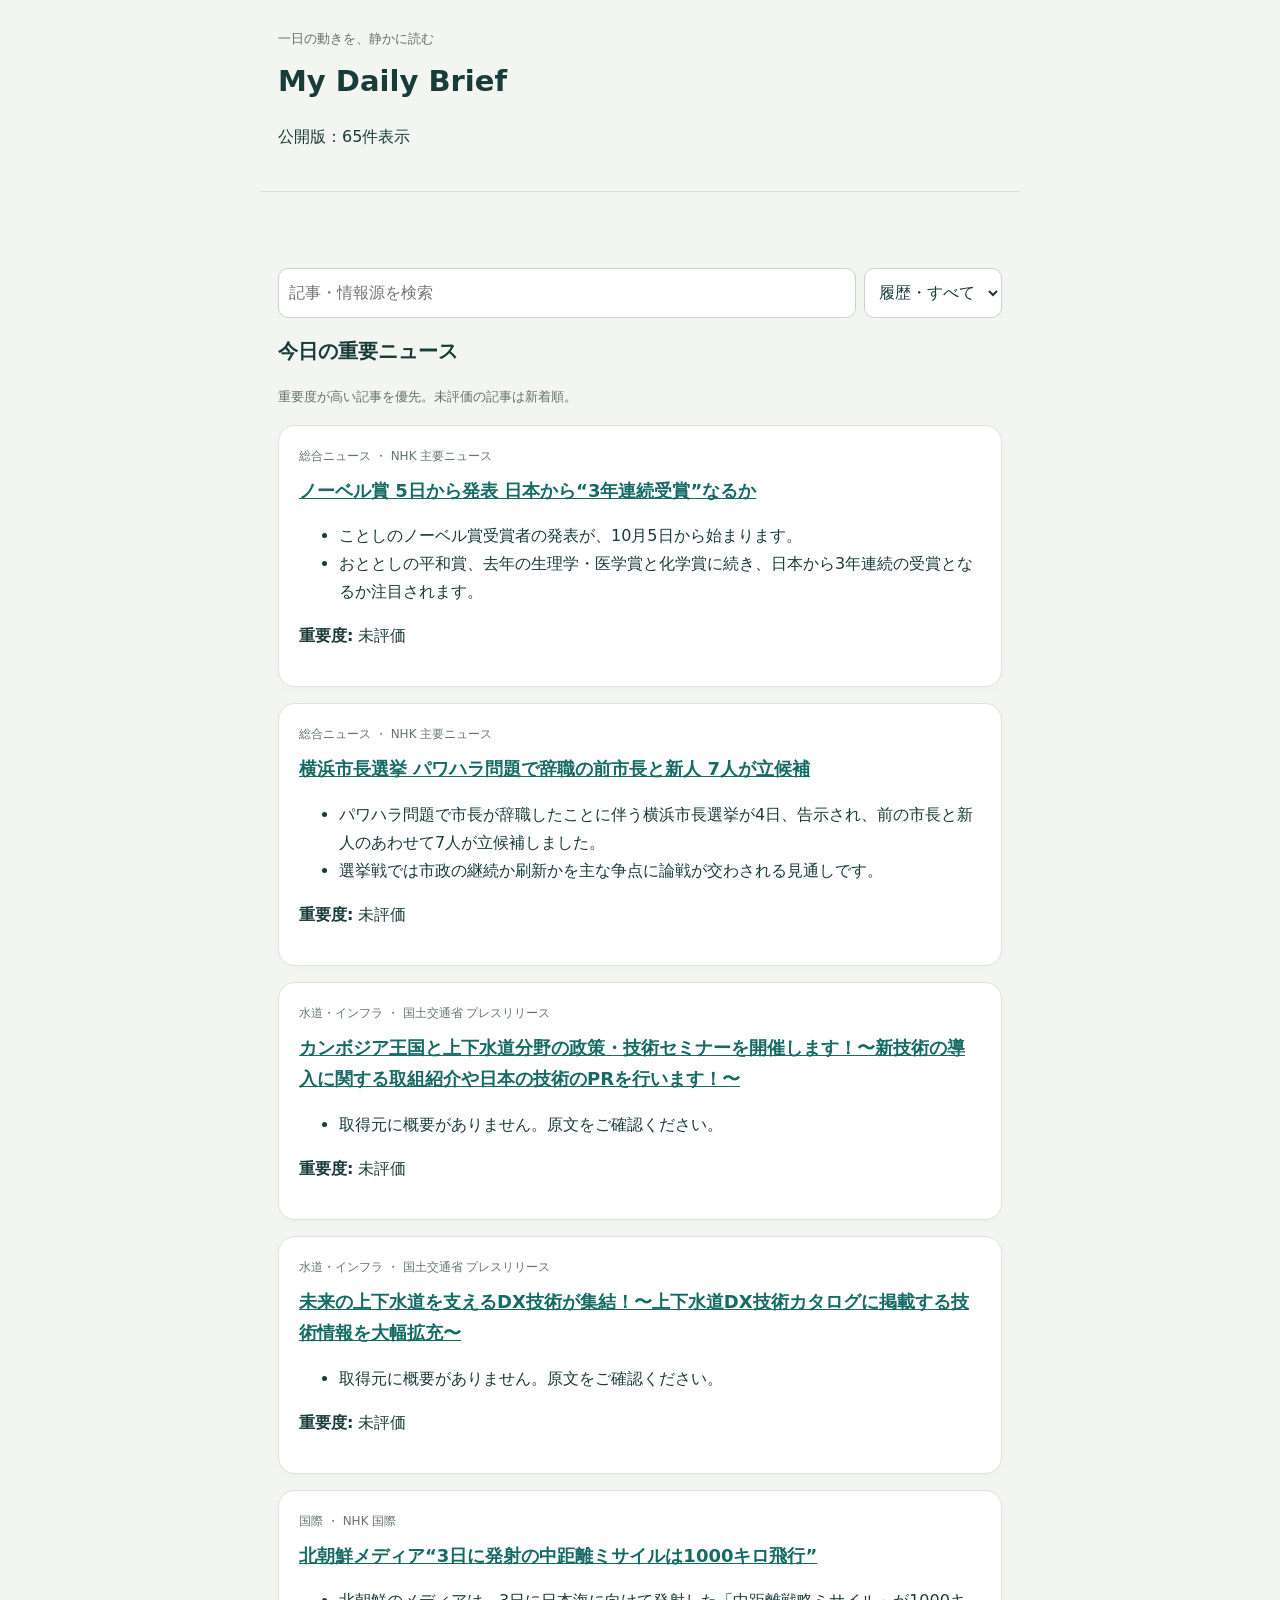
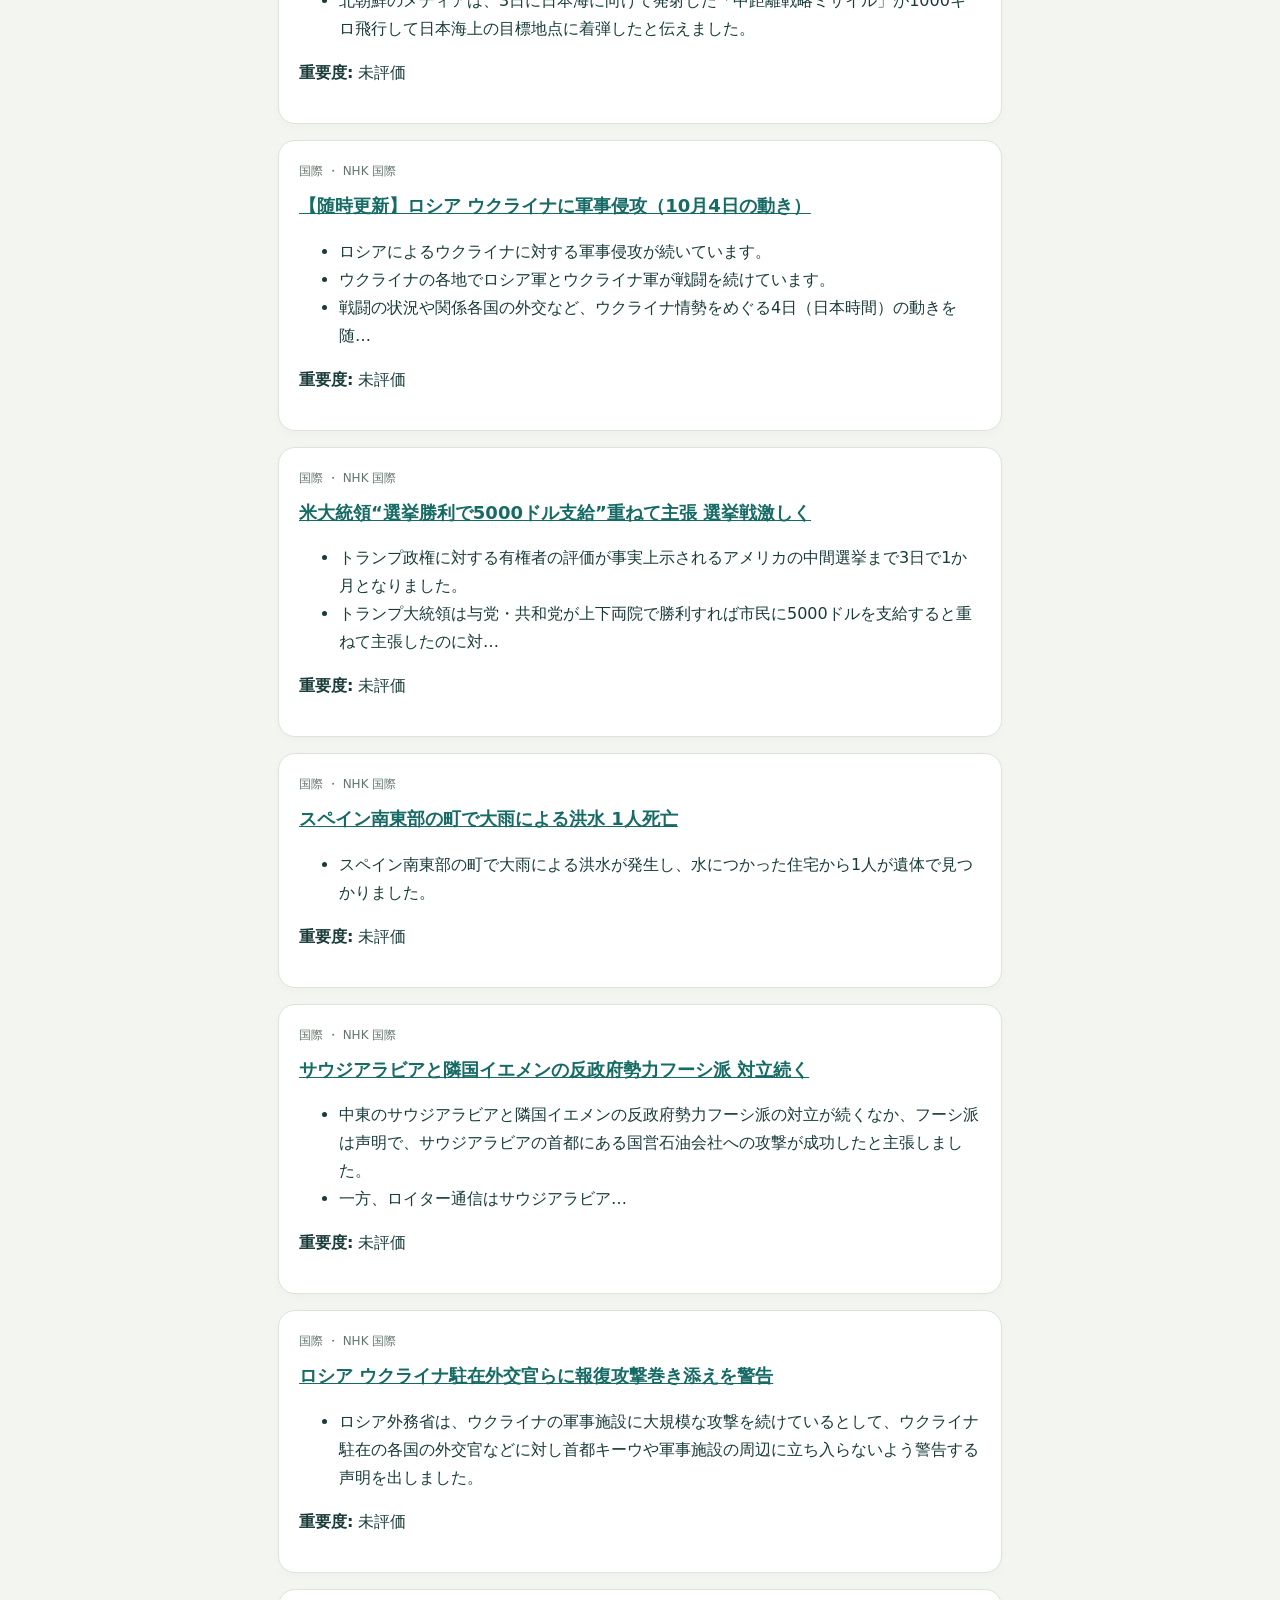
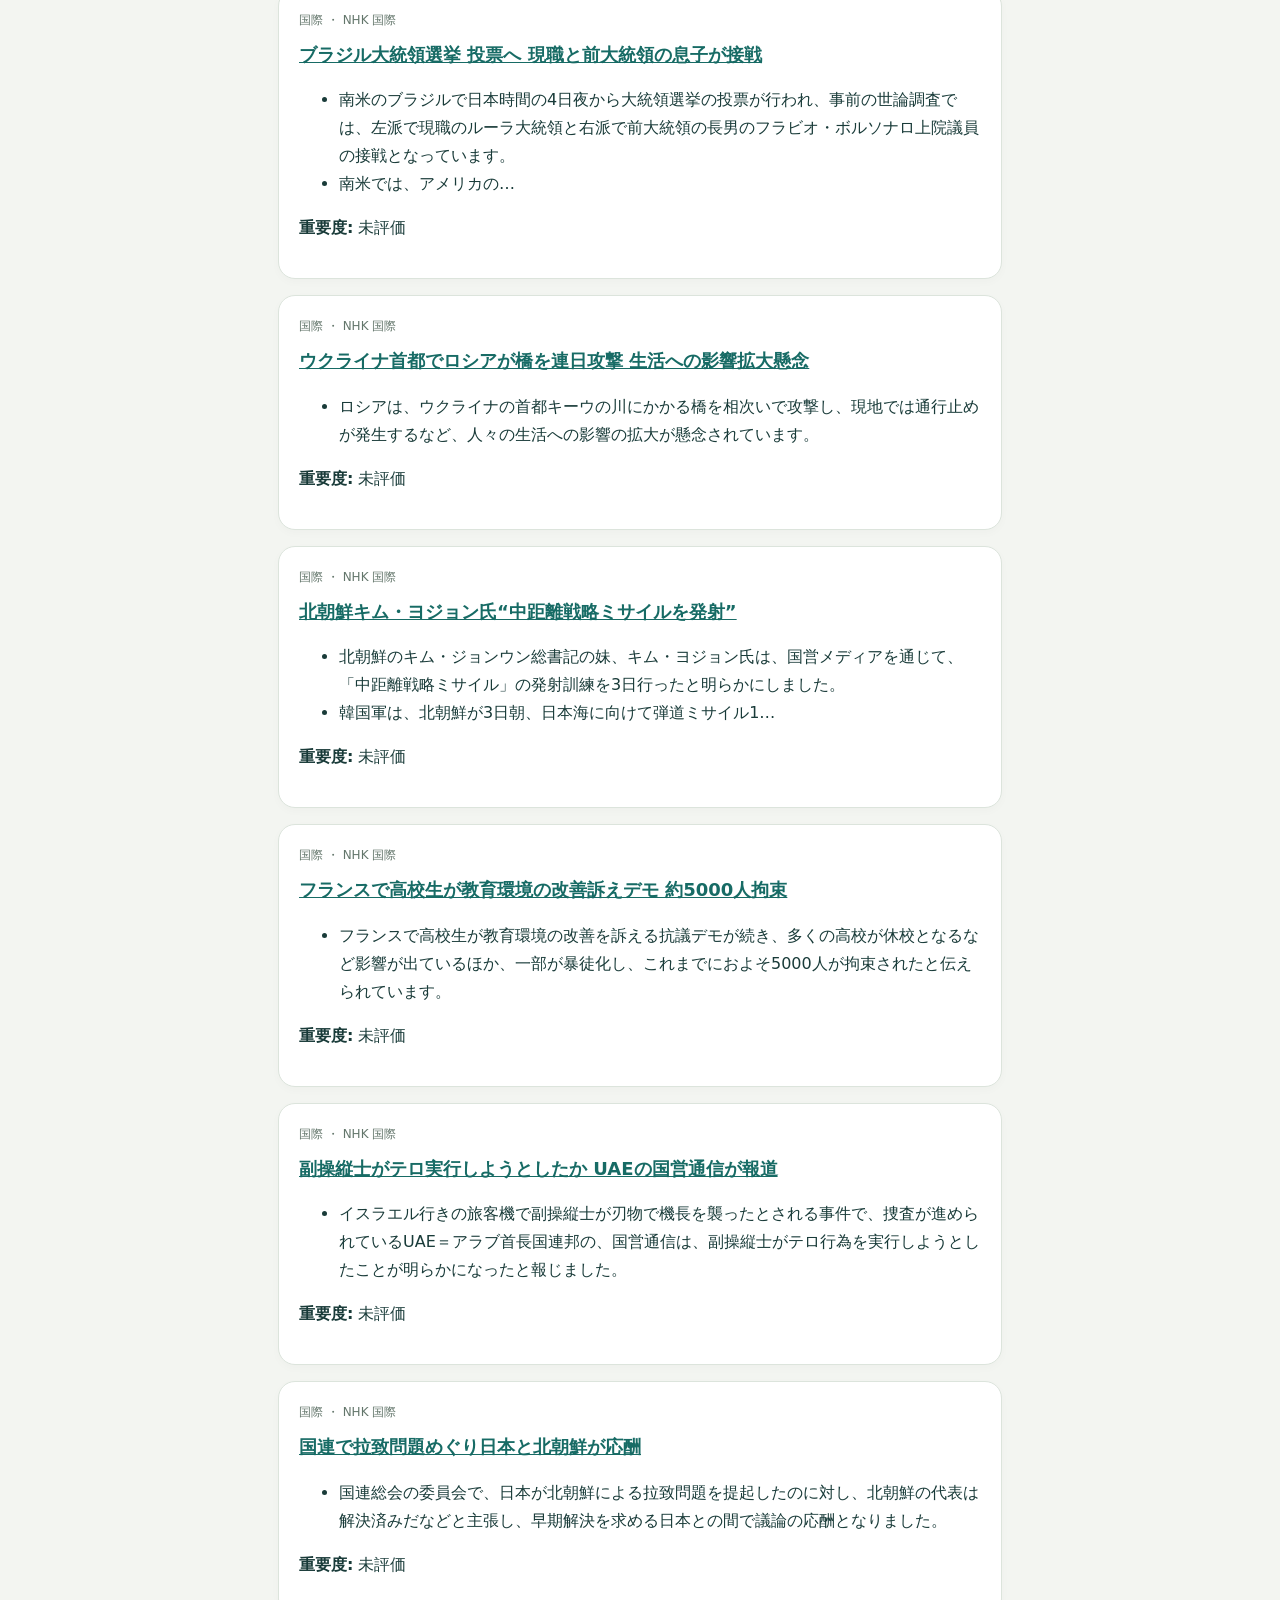
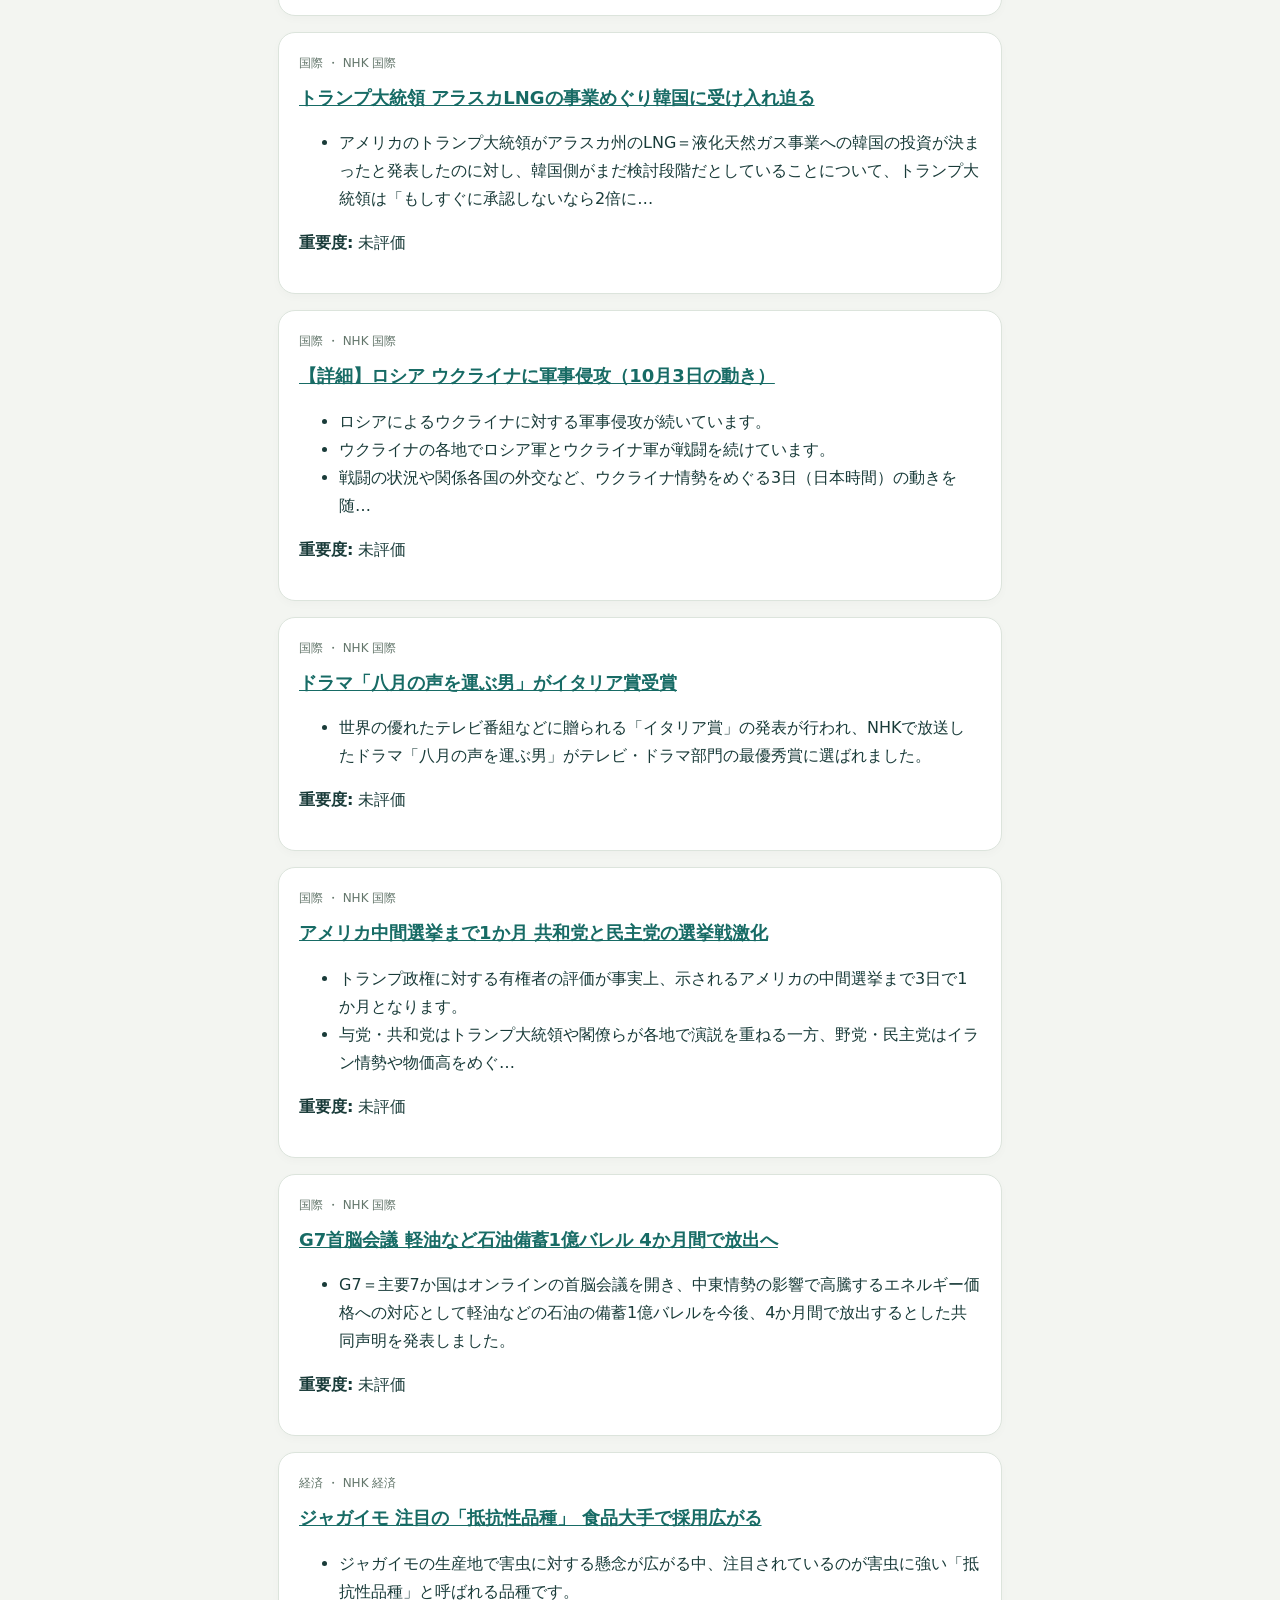
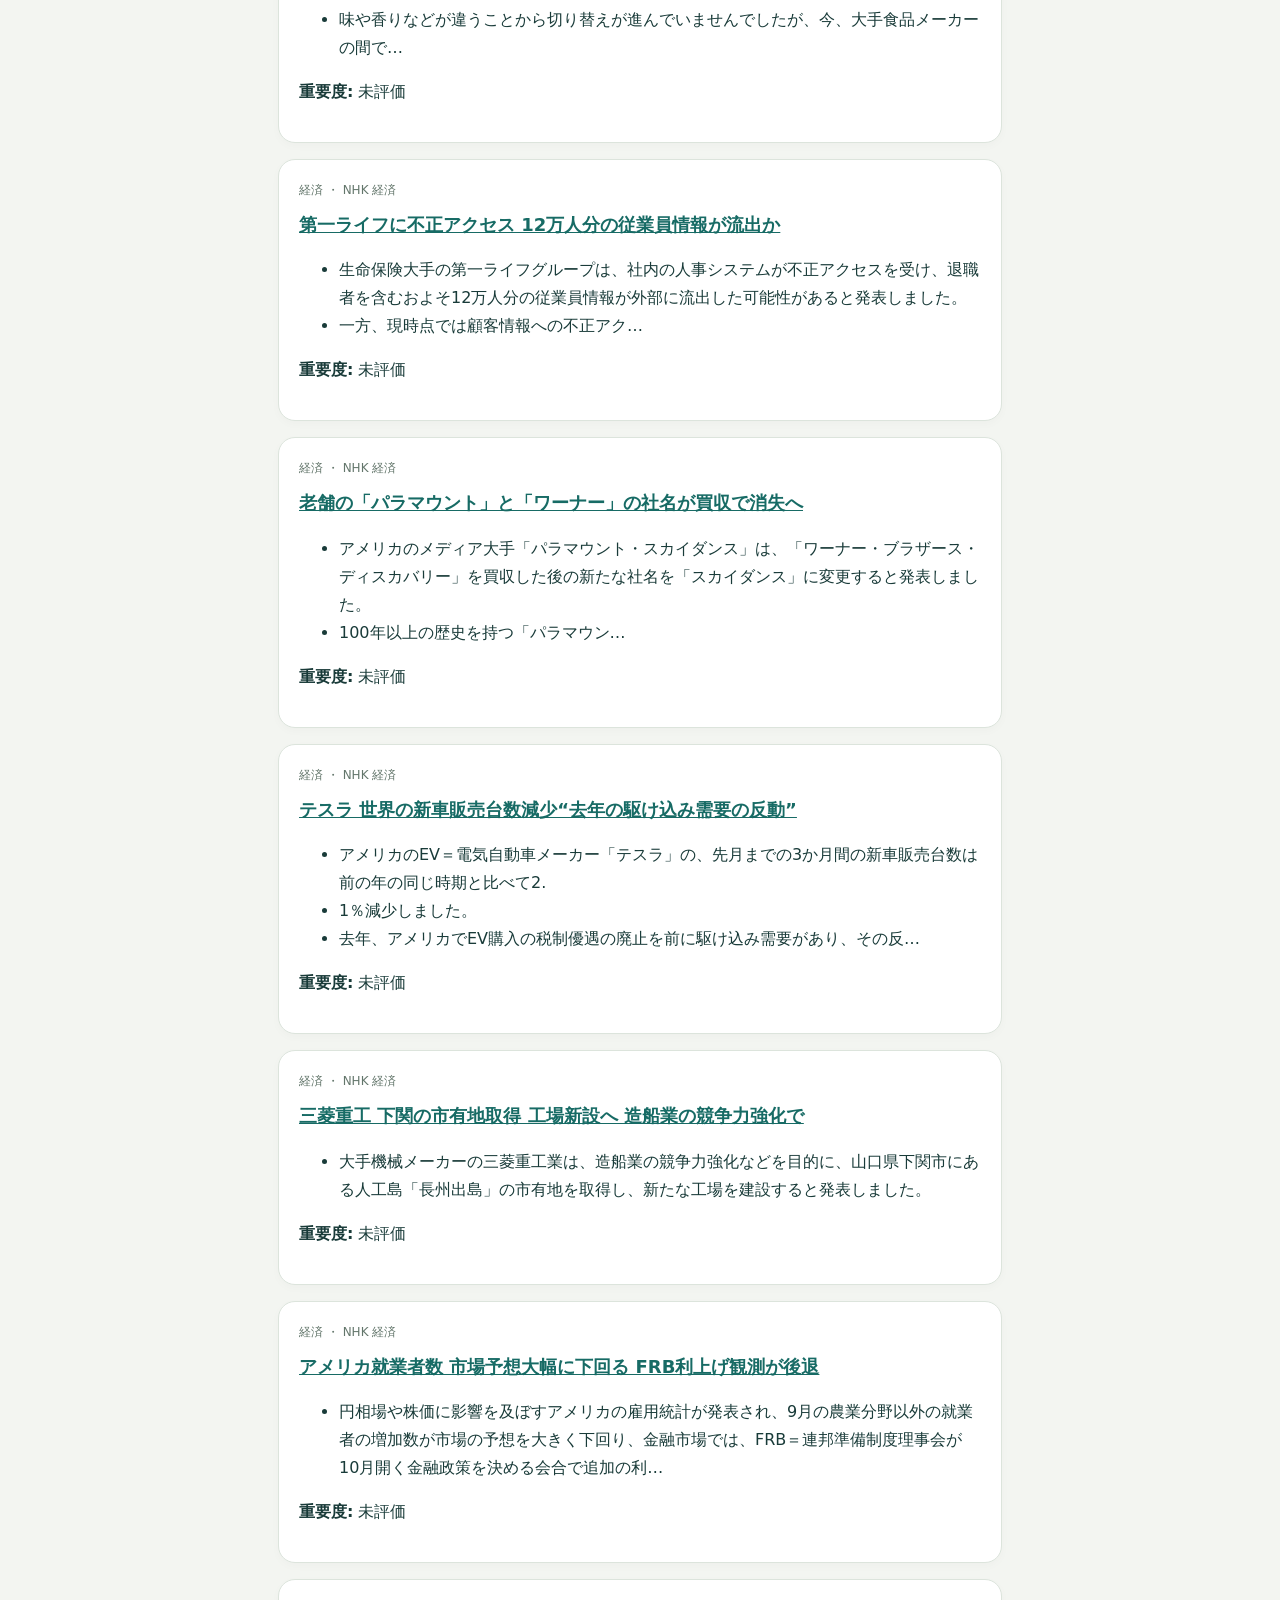
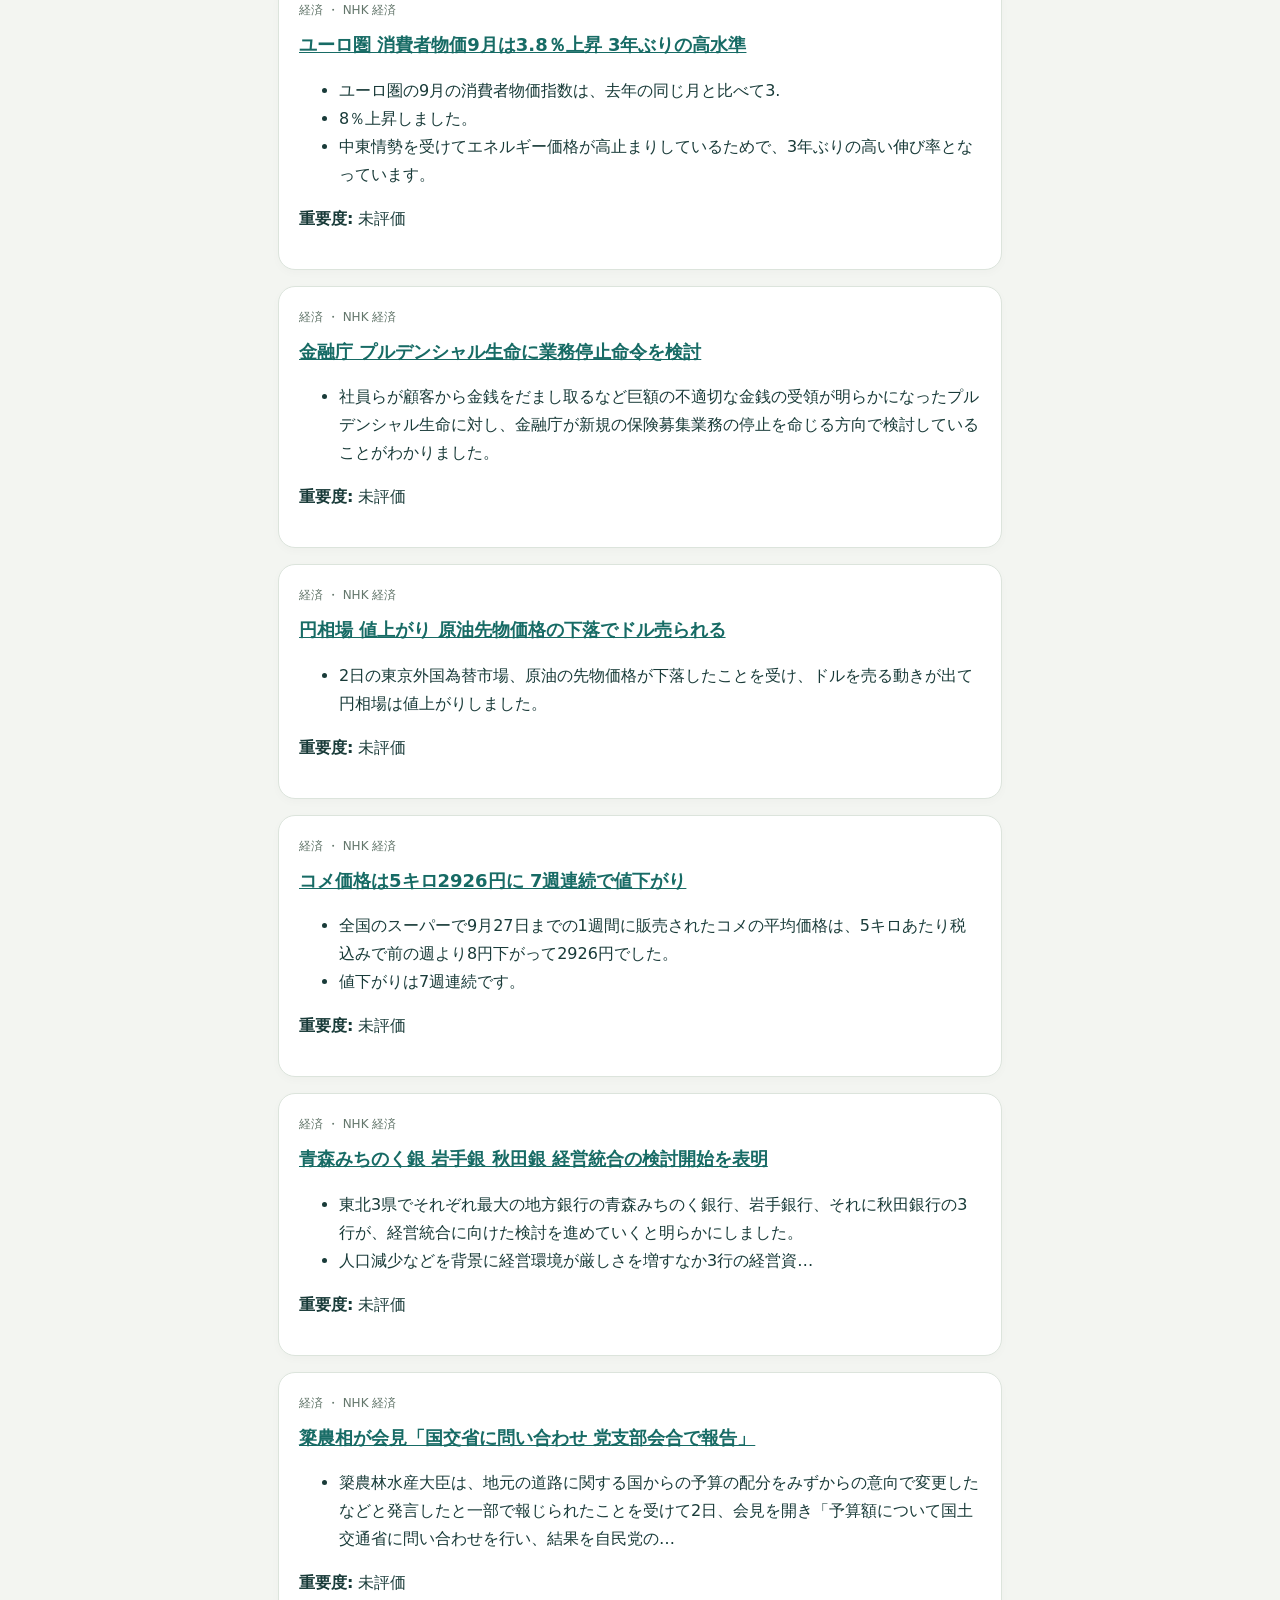
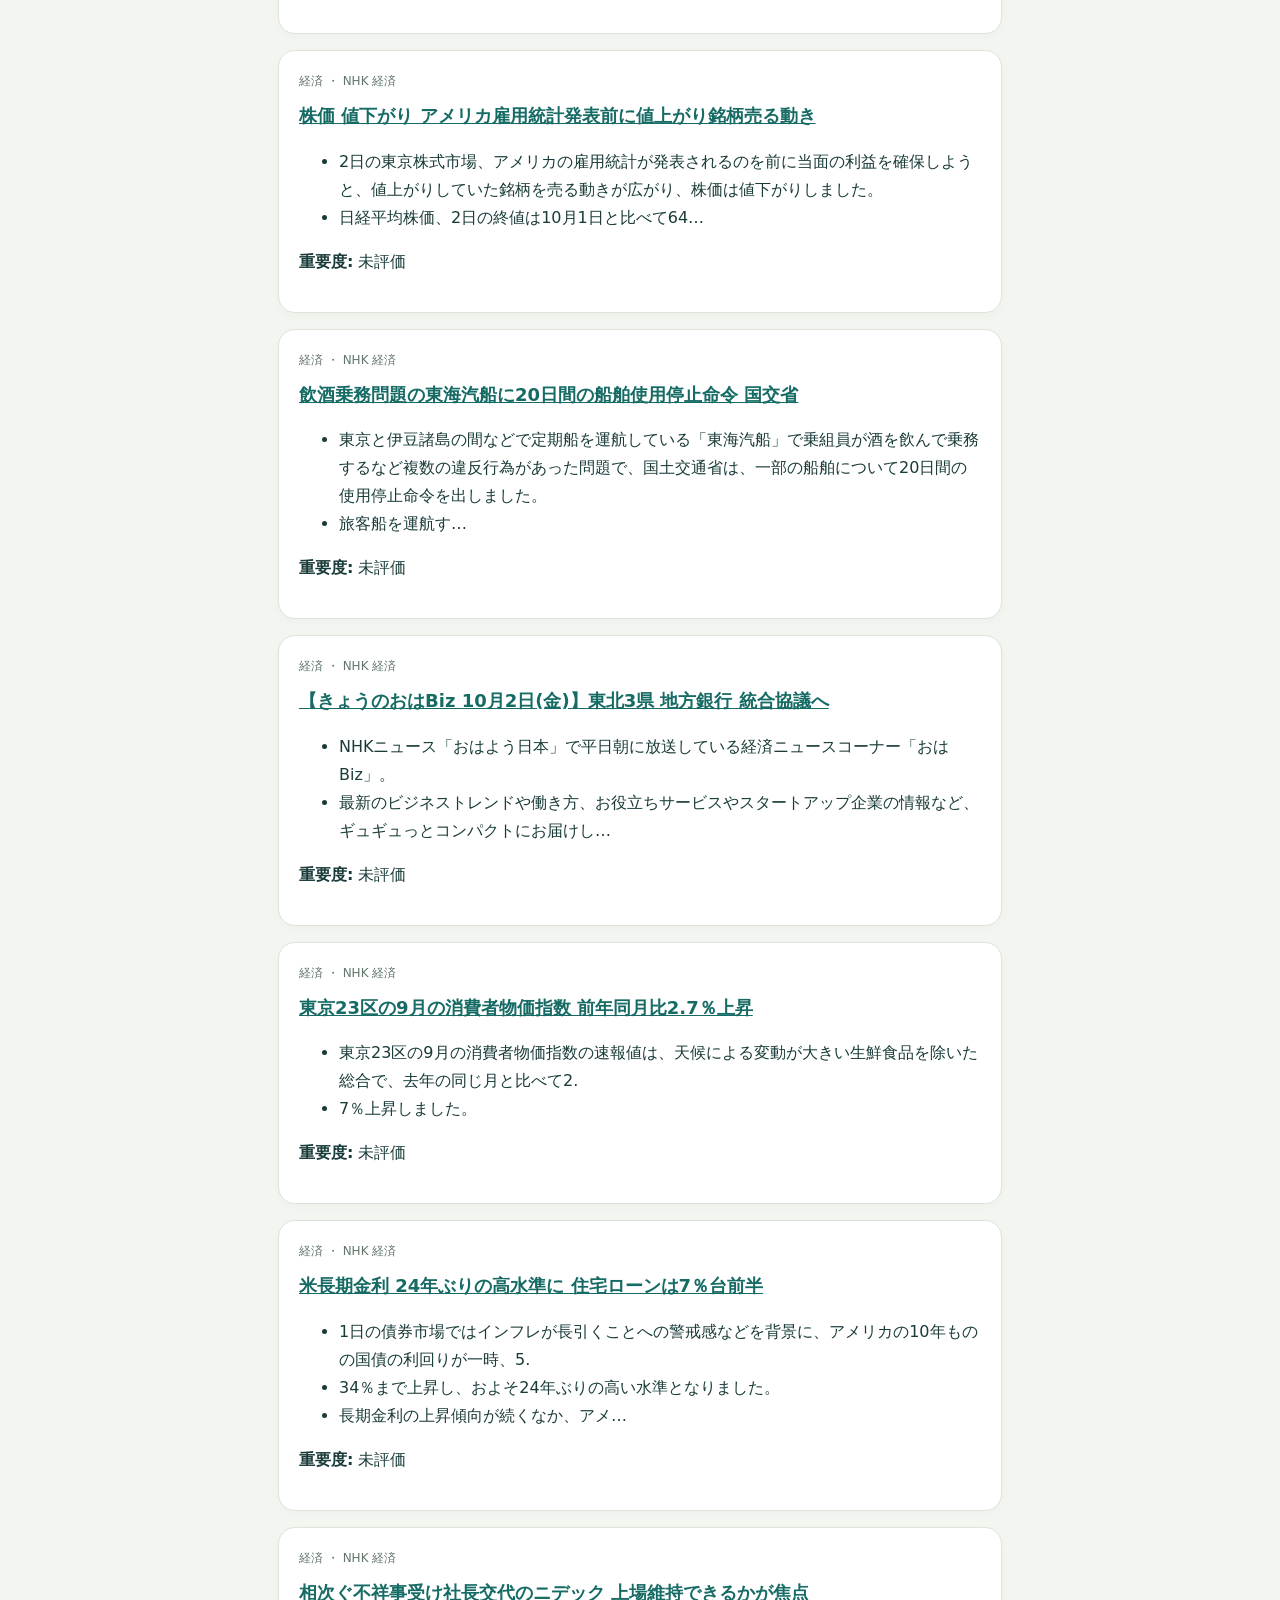
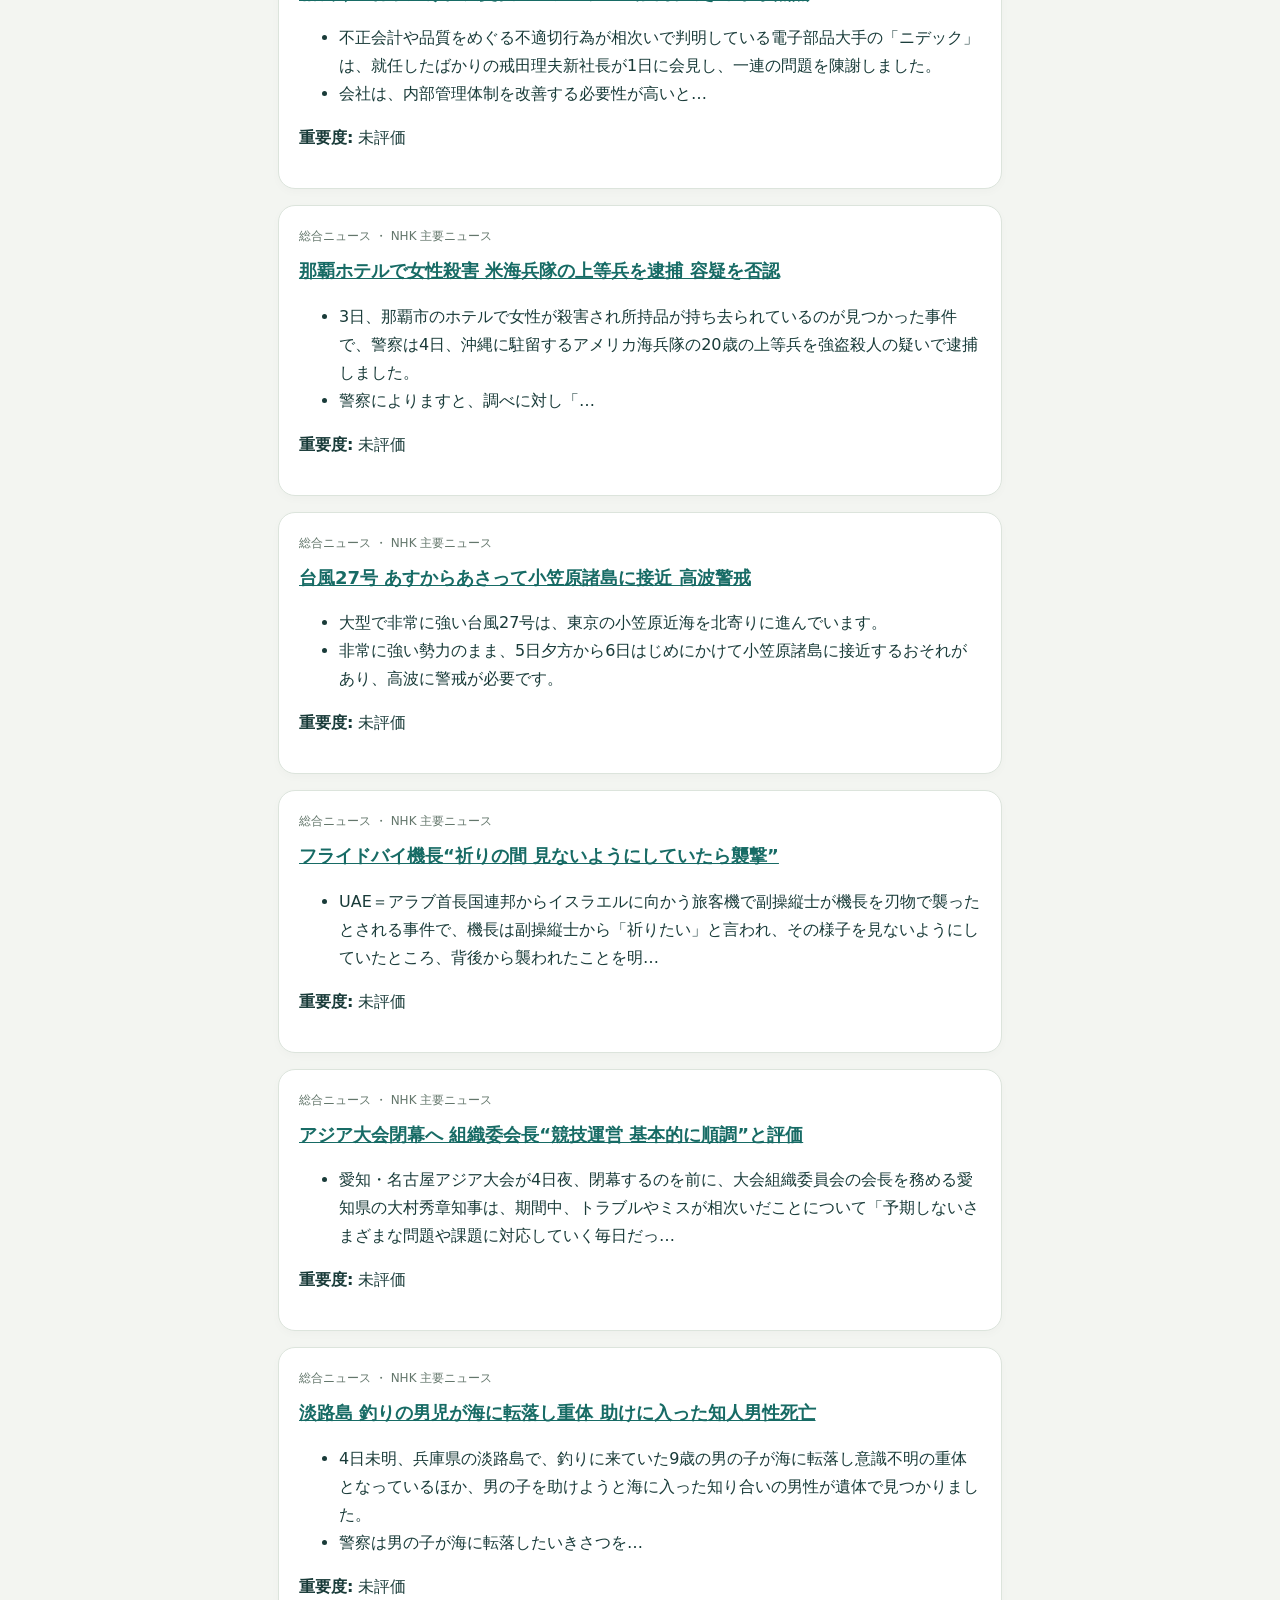
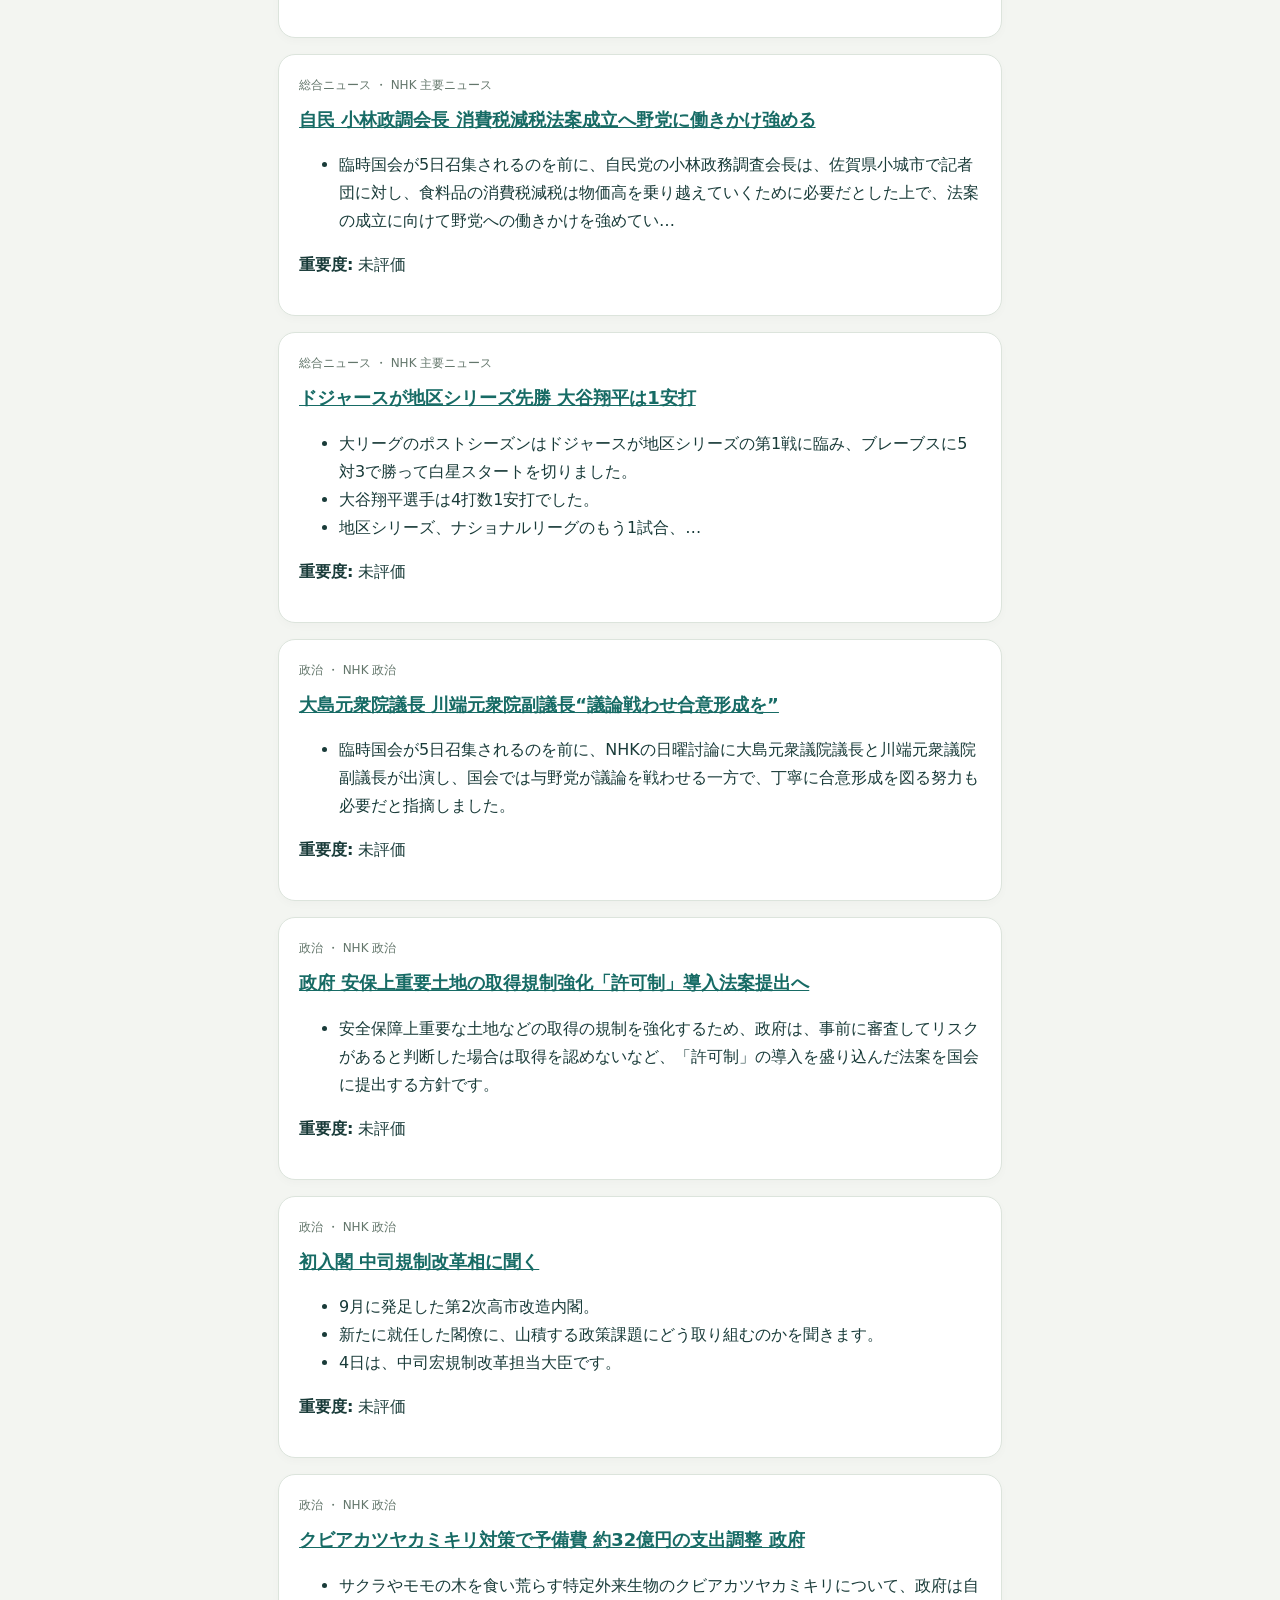
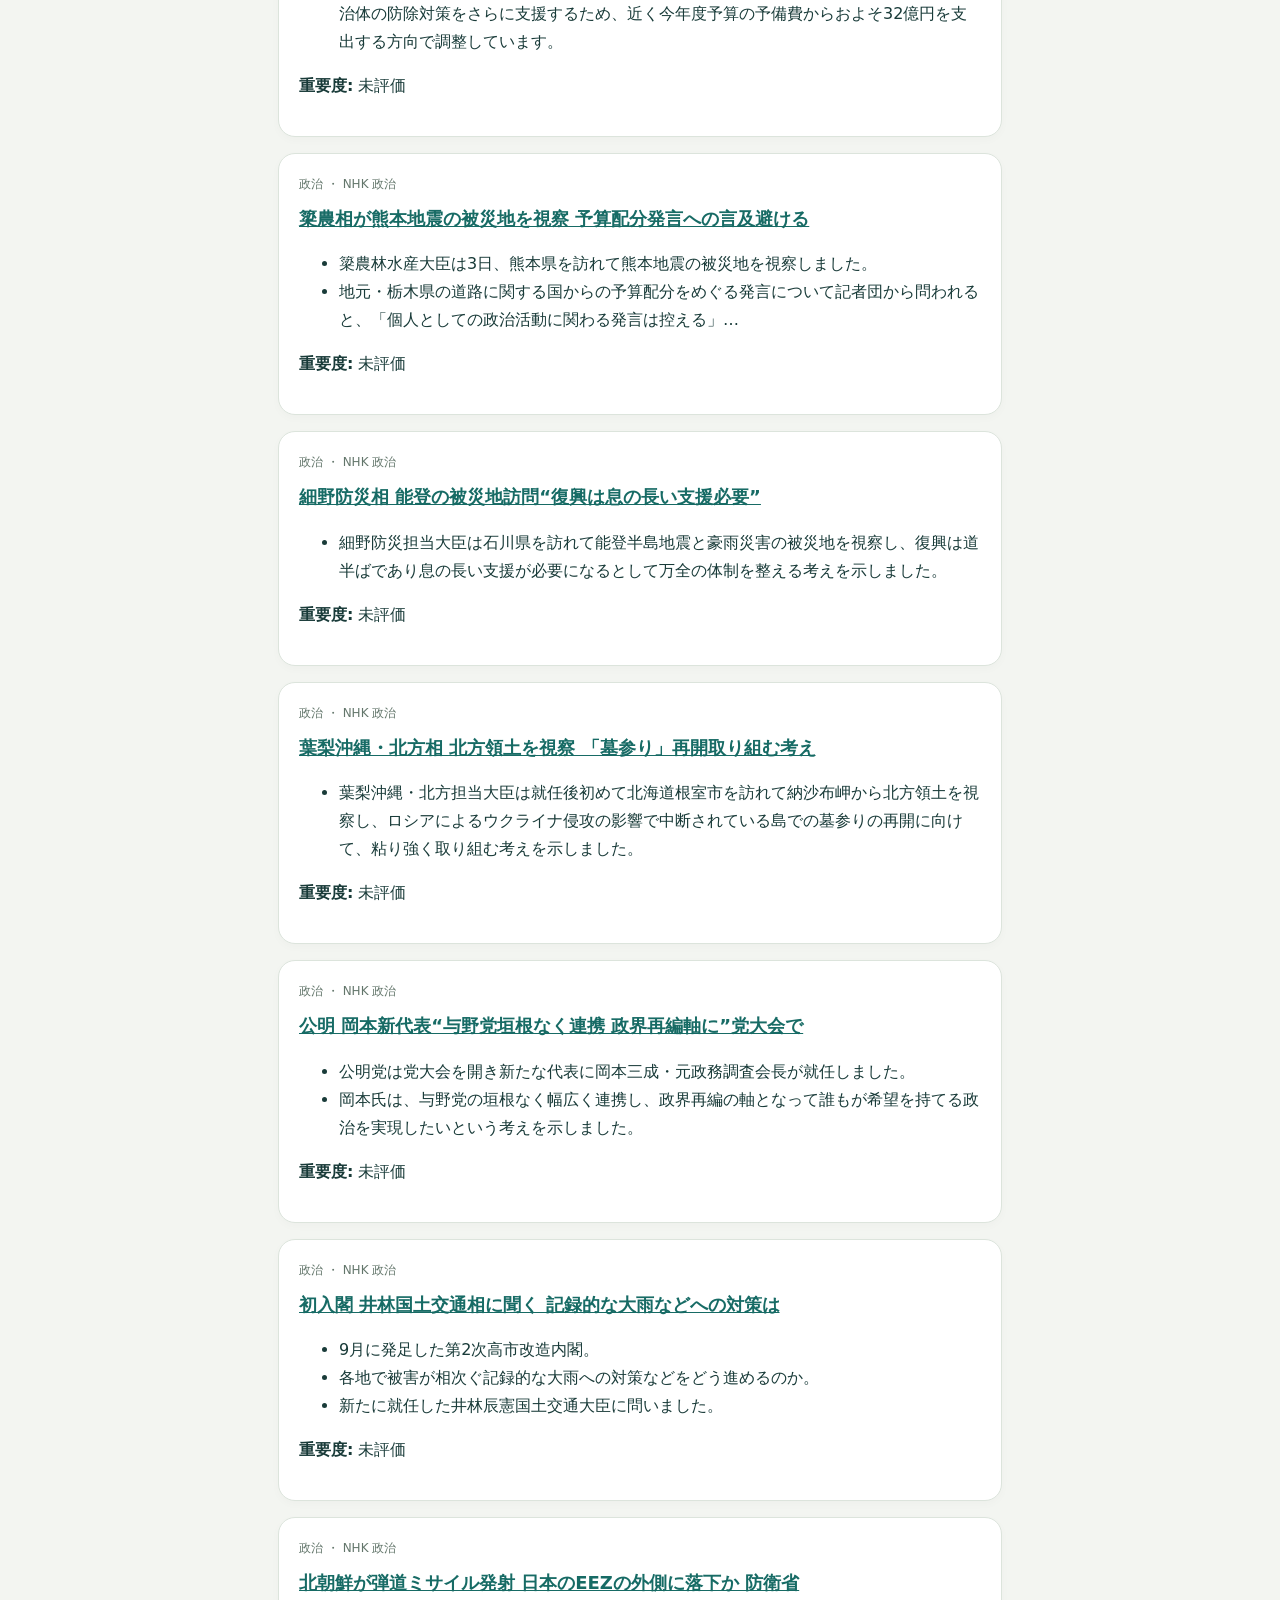
==== public/index.html @ 02e5edc0 "Add GitHub Pages public site" ====
﻿<!doctype html><html lang="ja"><head><meta charset="utf-8"><meta name="viewport" content="width=device-width,initial-scale=1"><meta name="theme-color" content="#173b39"><link rel="manifest" href="./manifest.webmanifest"><link rel="stylesheet" href="./style.css"><title>My Daily Brief</title></head><body><header><small>一日の動きを、静かに読む</small><h1>My Daily Brief</h1><p id="status"></p></header><main><p id="warning" role="status"></p><nav id="categories" aria-label="カテゴリ"></nav><div class="tools"><input id="search" type="search" placeholder="記事・情報源を検索" aria-label="検索"><select id="filter" aria-label="表示対象"><option value="all">履歴・すべて</option><option value="today">今日の新着</option><option value="saved">保存した記事</option><option value="unread">未読</option></select></div><p id="diff"></p><h2>今日の重要ニュース</h2><p class="muted">重要度が高い記事を優先。未評価の記事は新着順。</p><div id="articles"></div><details id="admin"><summary>更新管理</summary><form id="login"><label>管理パスワード<input id="password" type="password" autocomplete="current-password" required></label><button>ログイン</button></form><div id="controls" hidden><label>更新対象<select id="target"><option value="all">すべてのカテゴリ</option></select></label><button id="update">今すぐ更新</button><button id="logout">ログアウト</button></div><p id="message" role="status"></p><p>自動更新は毎日18時ごろ。手動更新はサーバーで実行します。</p><h3>更新履歴</h3><div id="runs"></div></details></main><footer>事実欄は出典の概要。AI分析は推測を含みます。原文で確認してください。</footer><script src="./app.js" defer></script></body></html>
---- public/style.css ----
:root{font-family:system-ui,sans-serif;color:#193b39;background:#f3f5f1;line-height:1.75}*{box-sizing:border-box}body{margin:0}header,main,footer{max-width:760px;margin:auto;padding:24px 18px}header{border-bottom:1px solid #d4dfd7}h1{font-size:29px;margin:4px 0}h2{font-size:20px}h3{font-size:18px;margin:8px 0}small,.muted,footer{color:#60716a;font-size:13px}nav{display:flex;gap:8px;overflow:auto;padding:10px 0}button,select,input{font:inherit;border:1px solid #c6d4cb;border-radius:10px;padding:10px;background:white;color:#193b39}button{cursor:pointer;white-space:nowrap}button.active,#update{background:#193b39;color:white}button:disabled{opacity:.5}input{min-width:0;width:100%}.tools{display:flex;gap:8px;margin:16px 0}.card{background:white;border:1px solid #dce4dc;border-radius:17px;padding:20px;margin:16px 0;box-shadow:0 3px 10px #183b3906}.card.read{border-left:4px solid #aac1b1}.meta{font-size:12px;color:#63766b}.summary{padding-left:20px;font-size:15px}.analysis{background:#f2f5f7;padding:14px;border-radius:10px;margin-top:12px}.actions{display:flex;gap:10px;align-items:center;flex-wrap:wrap;margin-top:14px}a{color:#176b65}details{padding:16px;background:#fff;border-radius:12px;margin:18px 0}summary{cursor:pointer;font-weight:600}#warning:not(:empty){background:#fff0d5;padding:14px;border-radius:10px;color:#7b4c0b}#controls label{display:block}#runs p{border-bottom:1px solid #e5eae5;padding:8px 0;font-size:13px}label{display:block}#login button{margin-top:10px}@media(max-width:480px){.tools{flex-direction:column}.card{padding:16px}header,main{padding:18px 14px}}
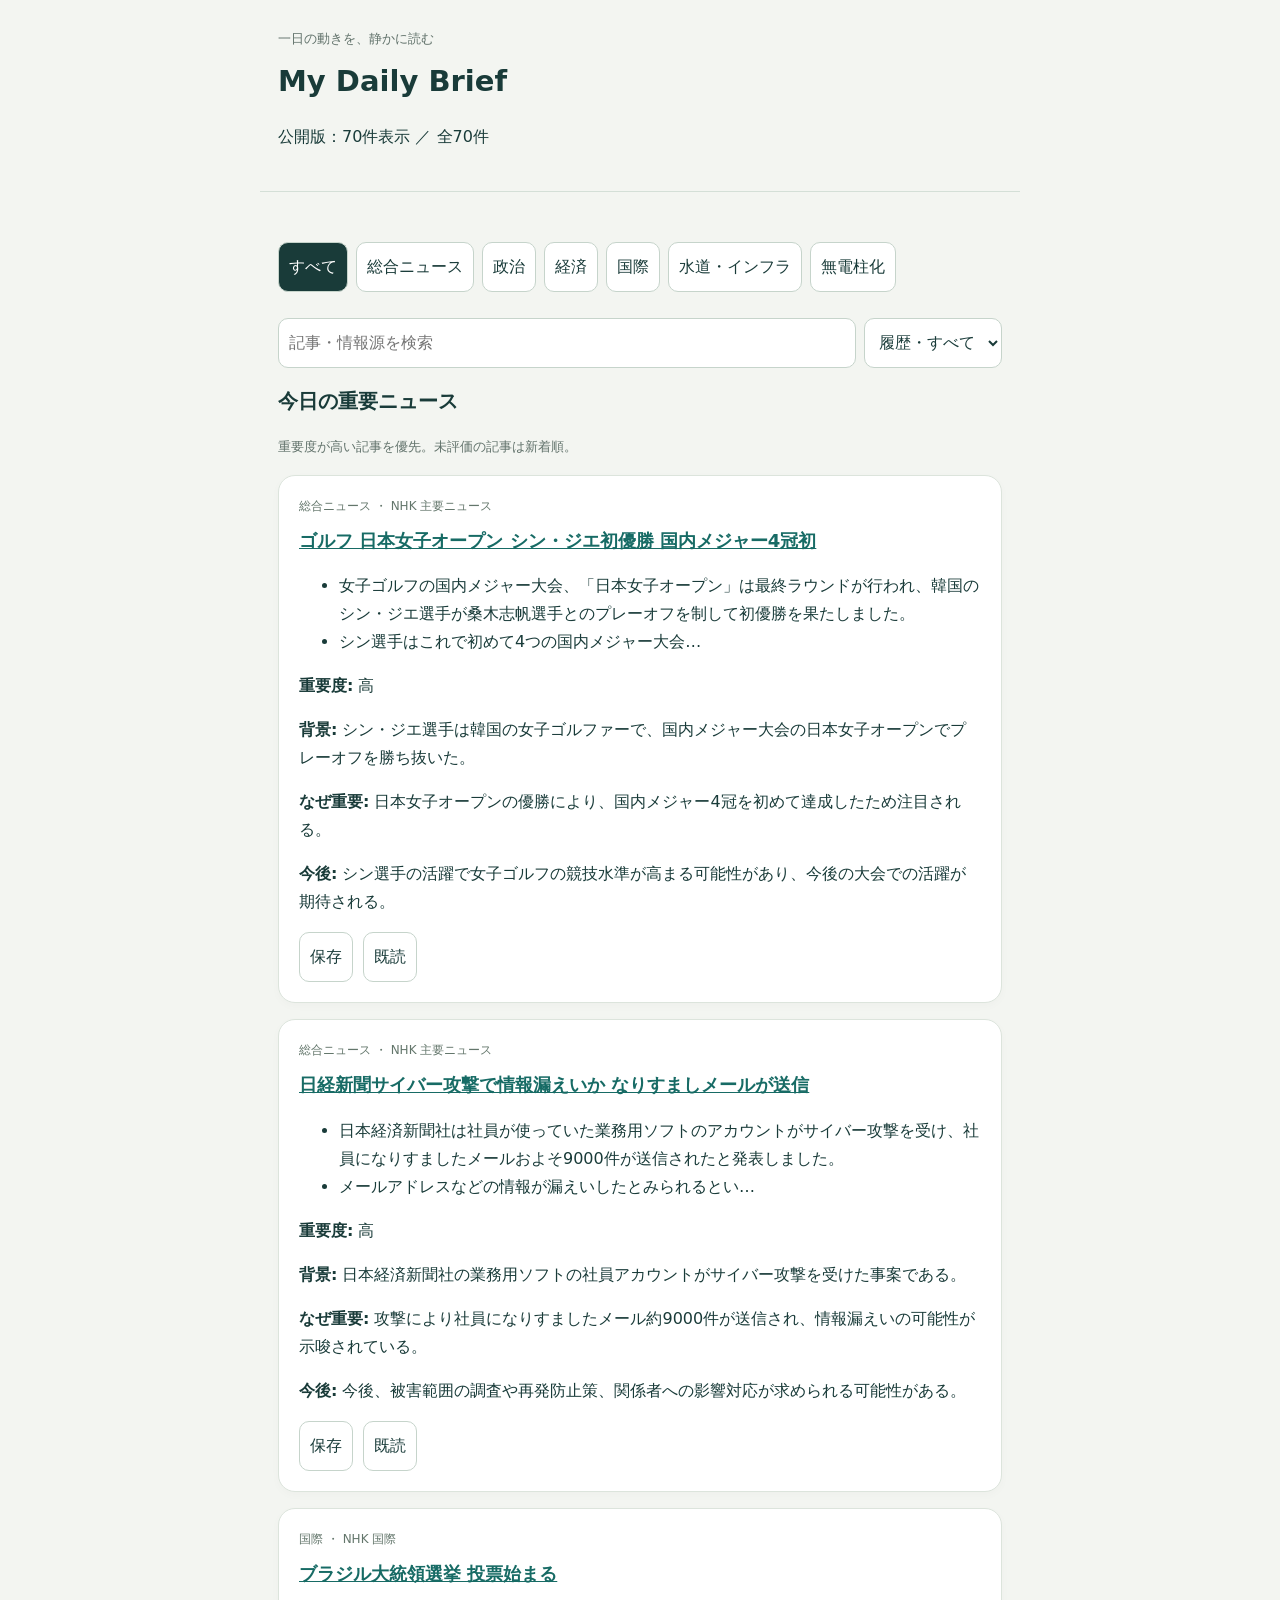
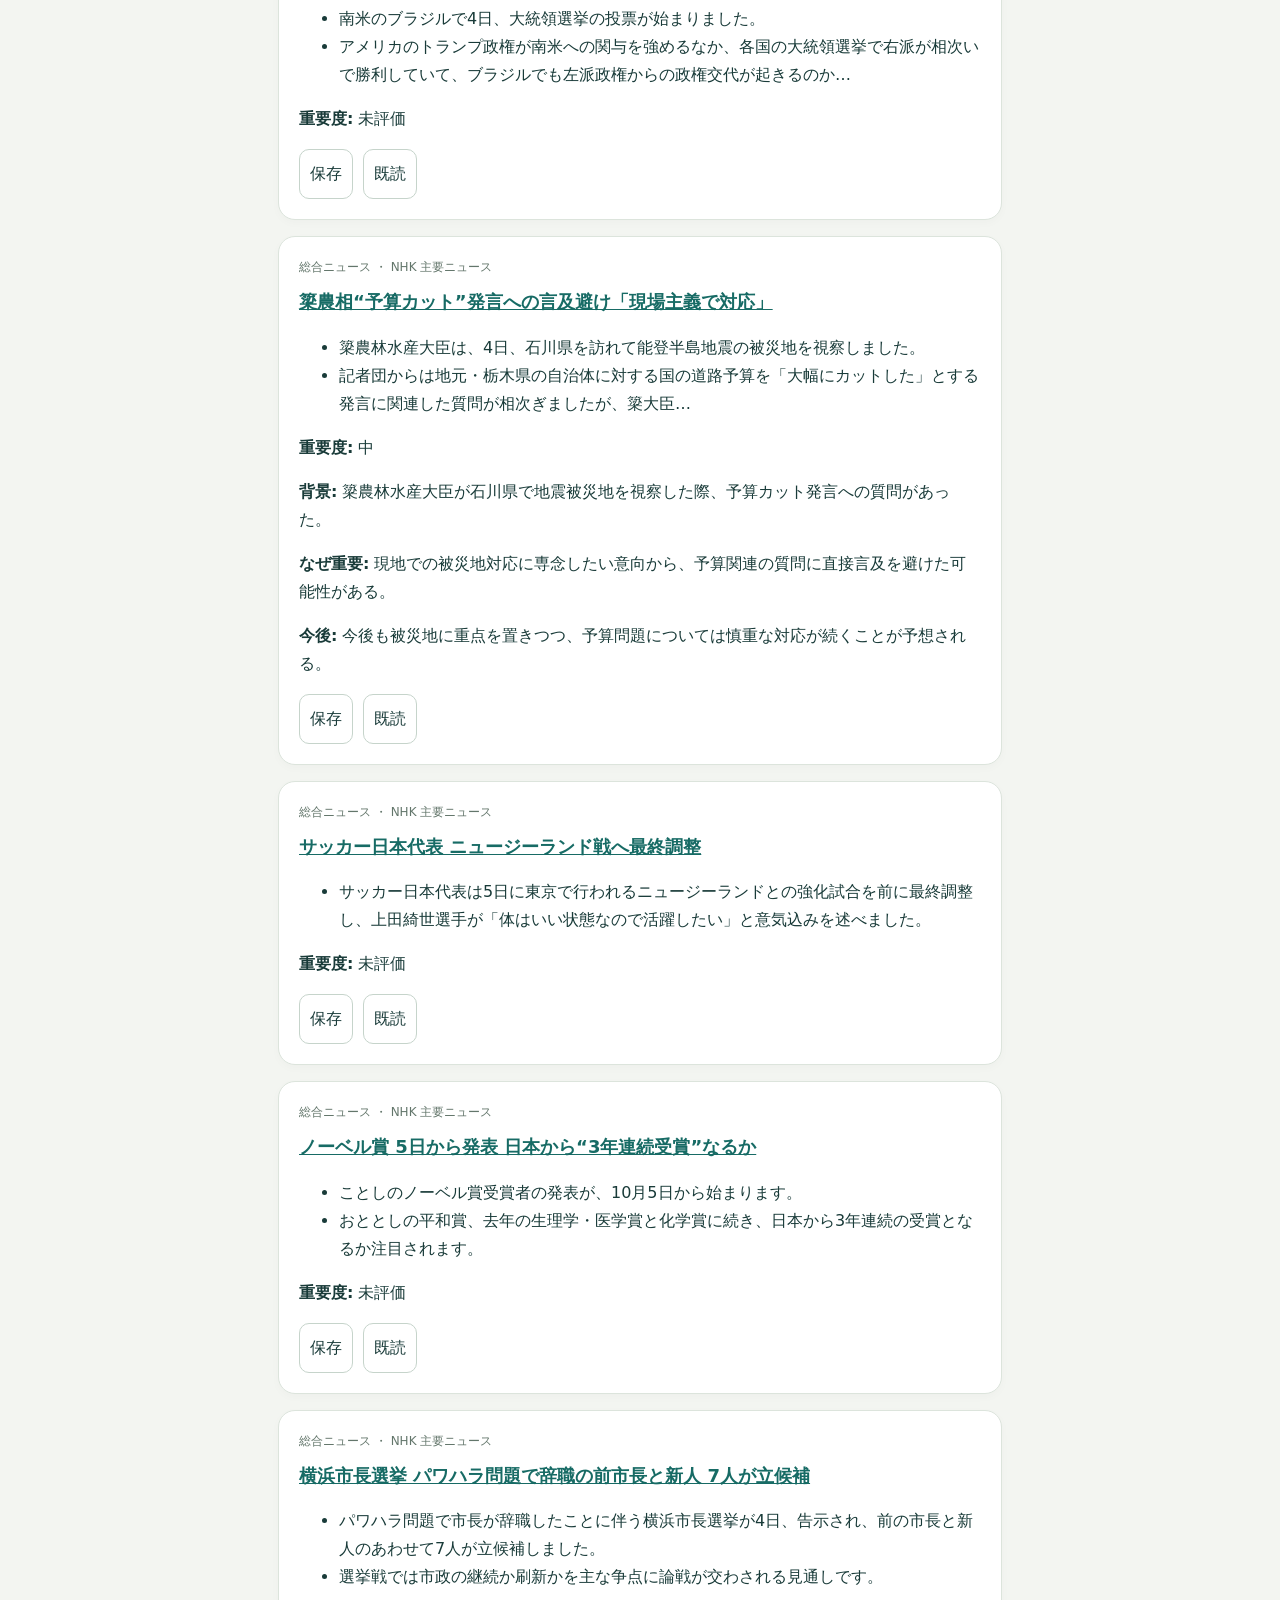
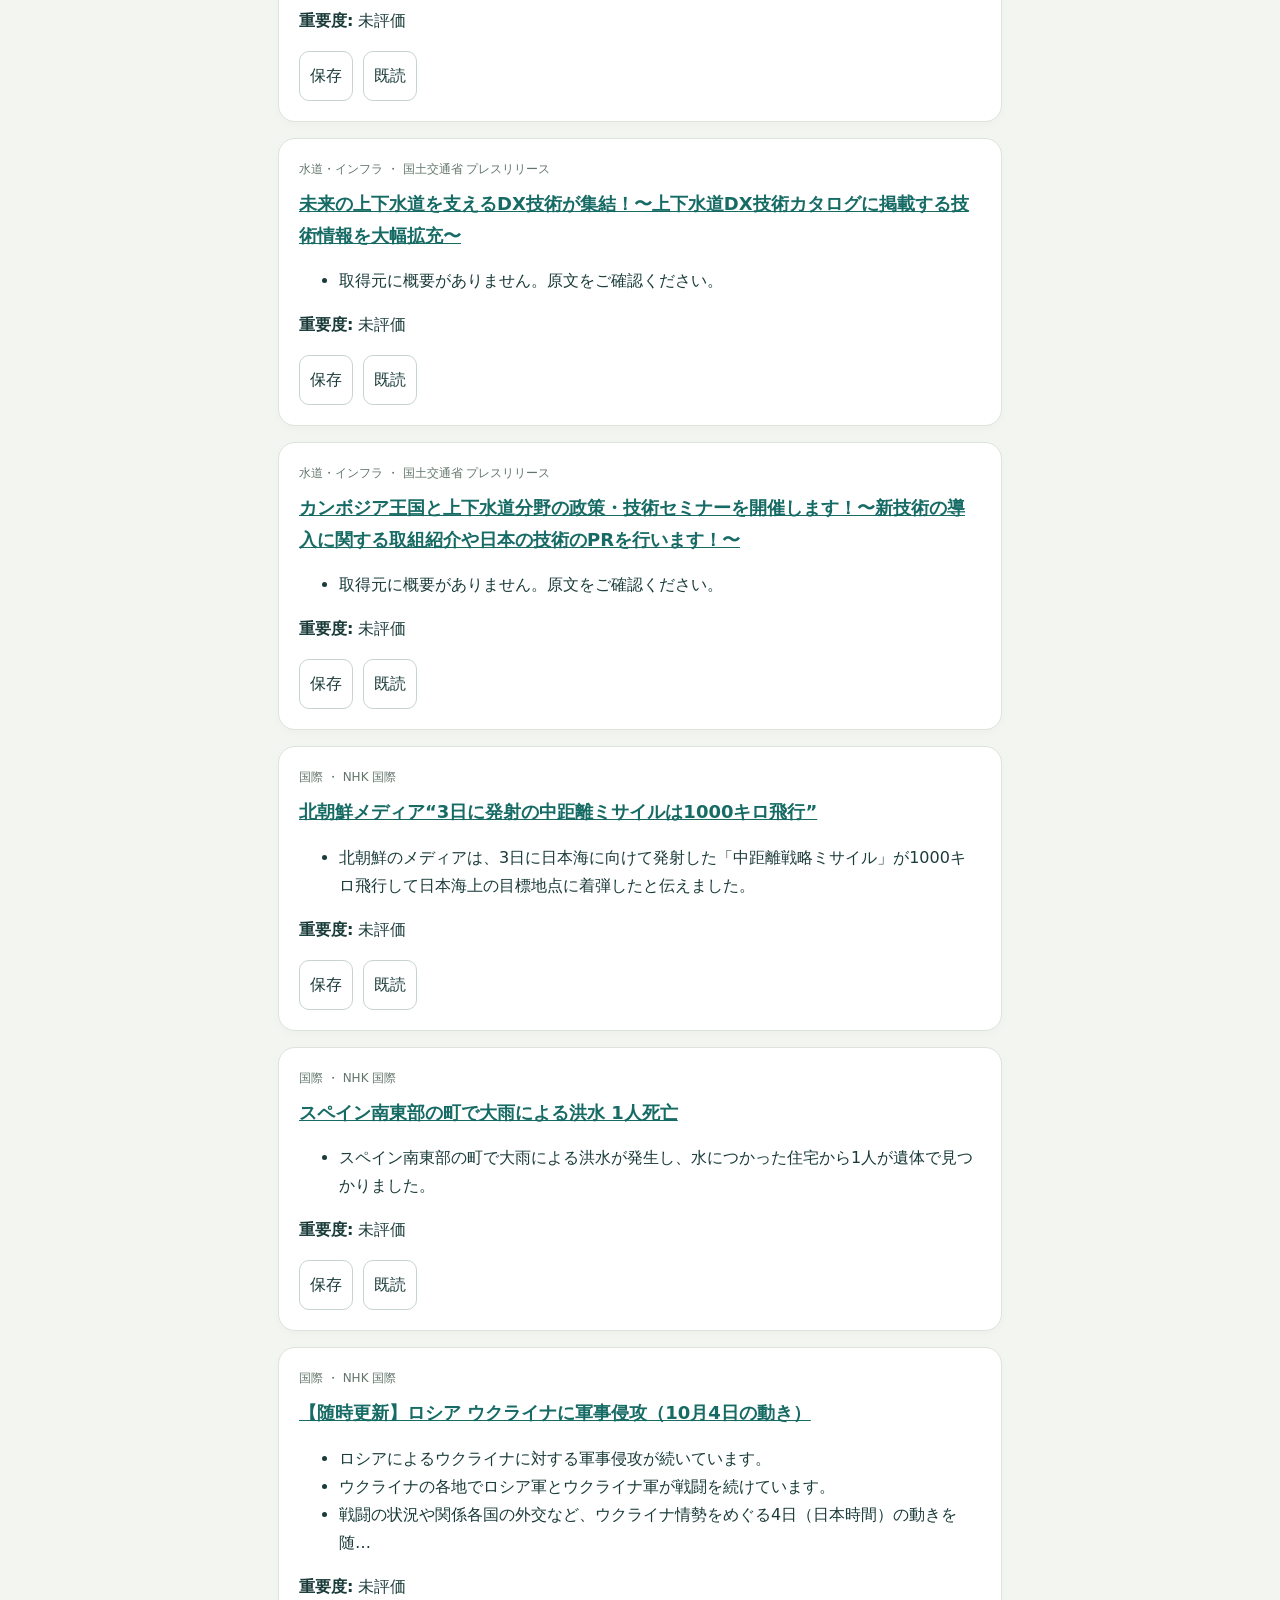
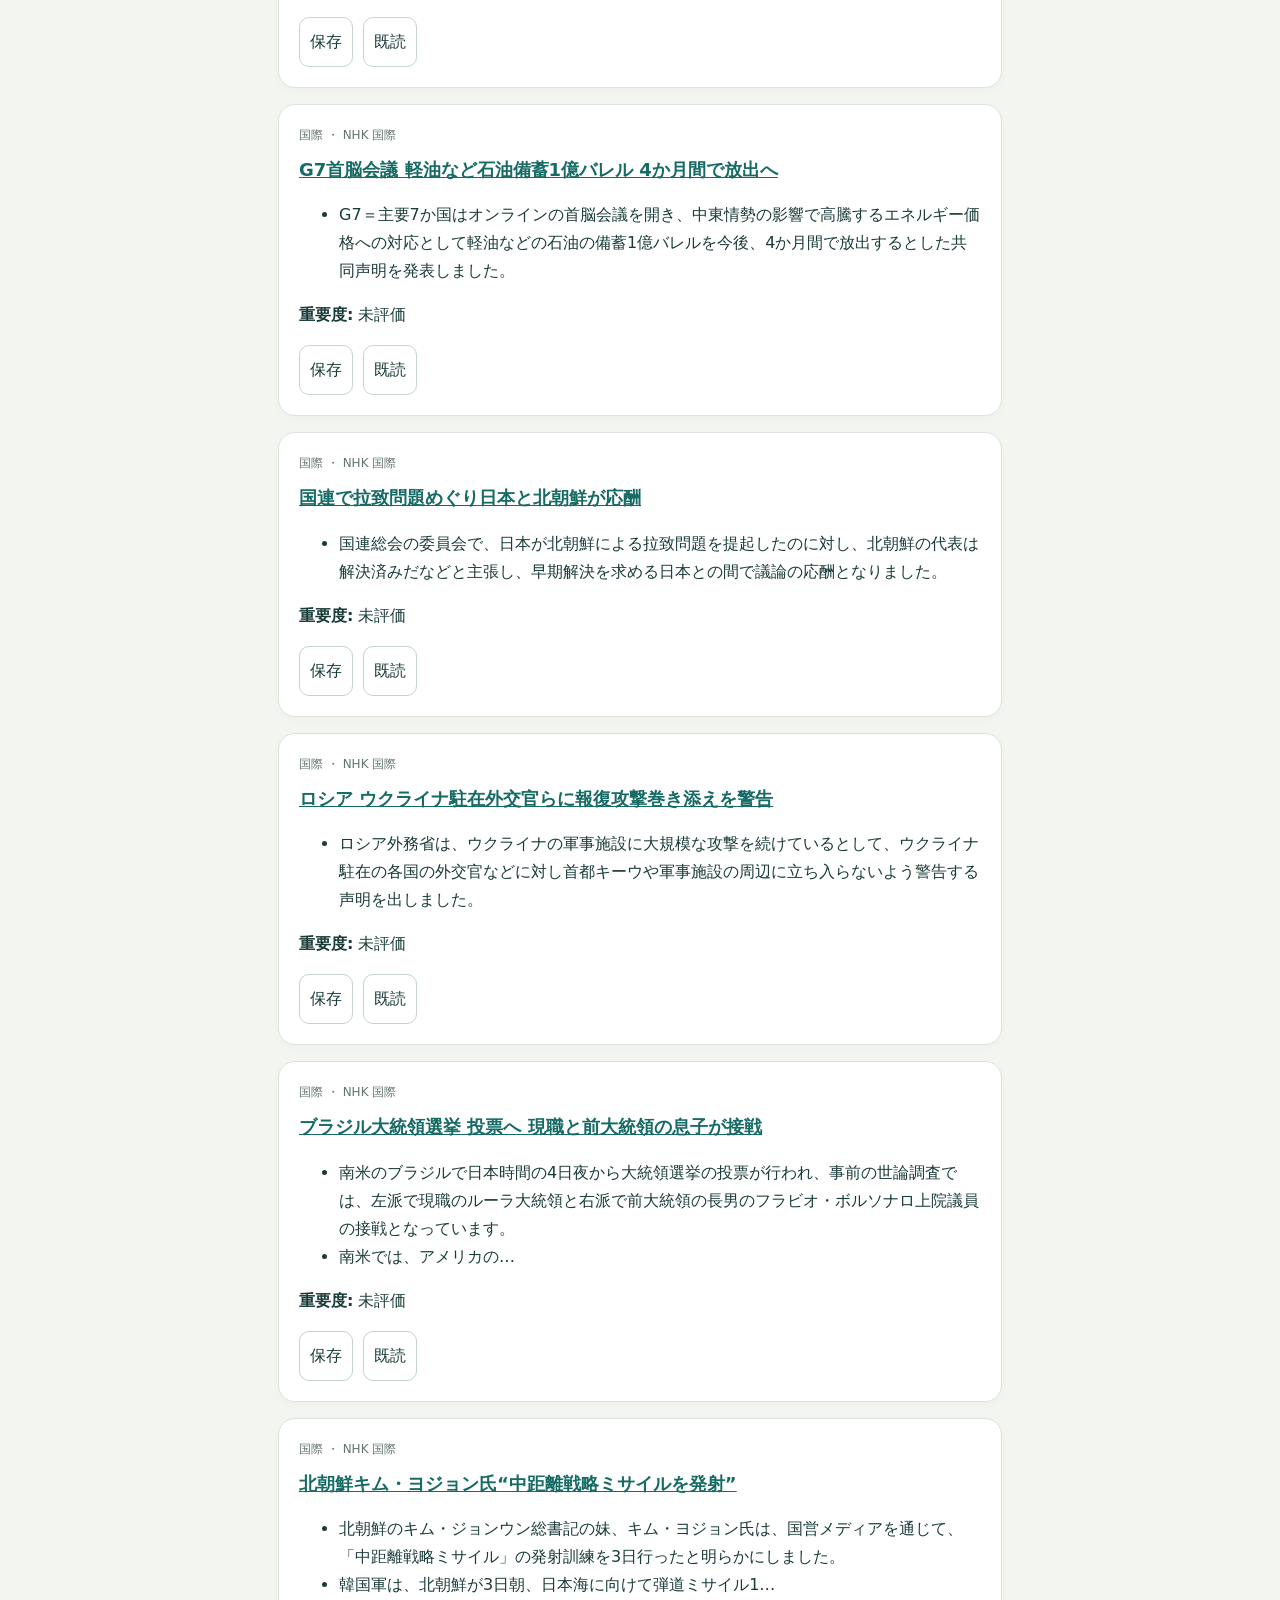
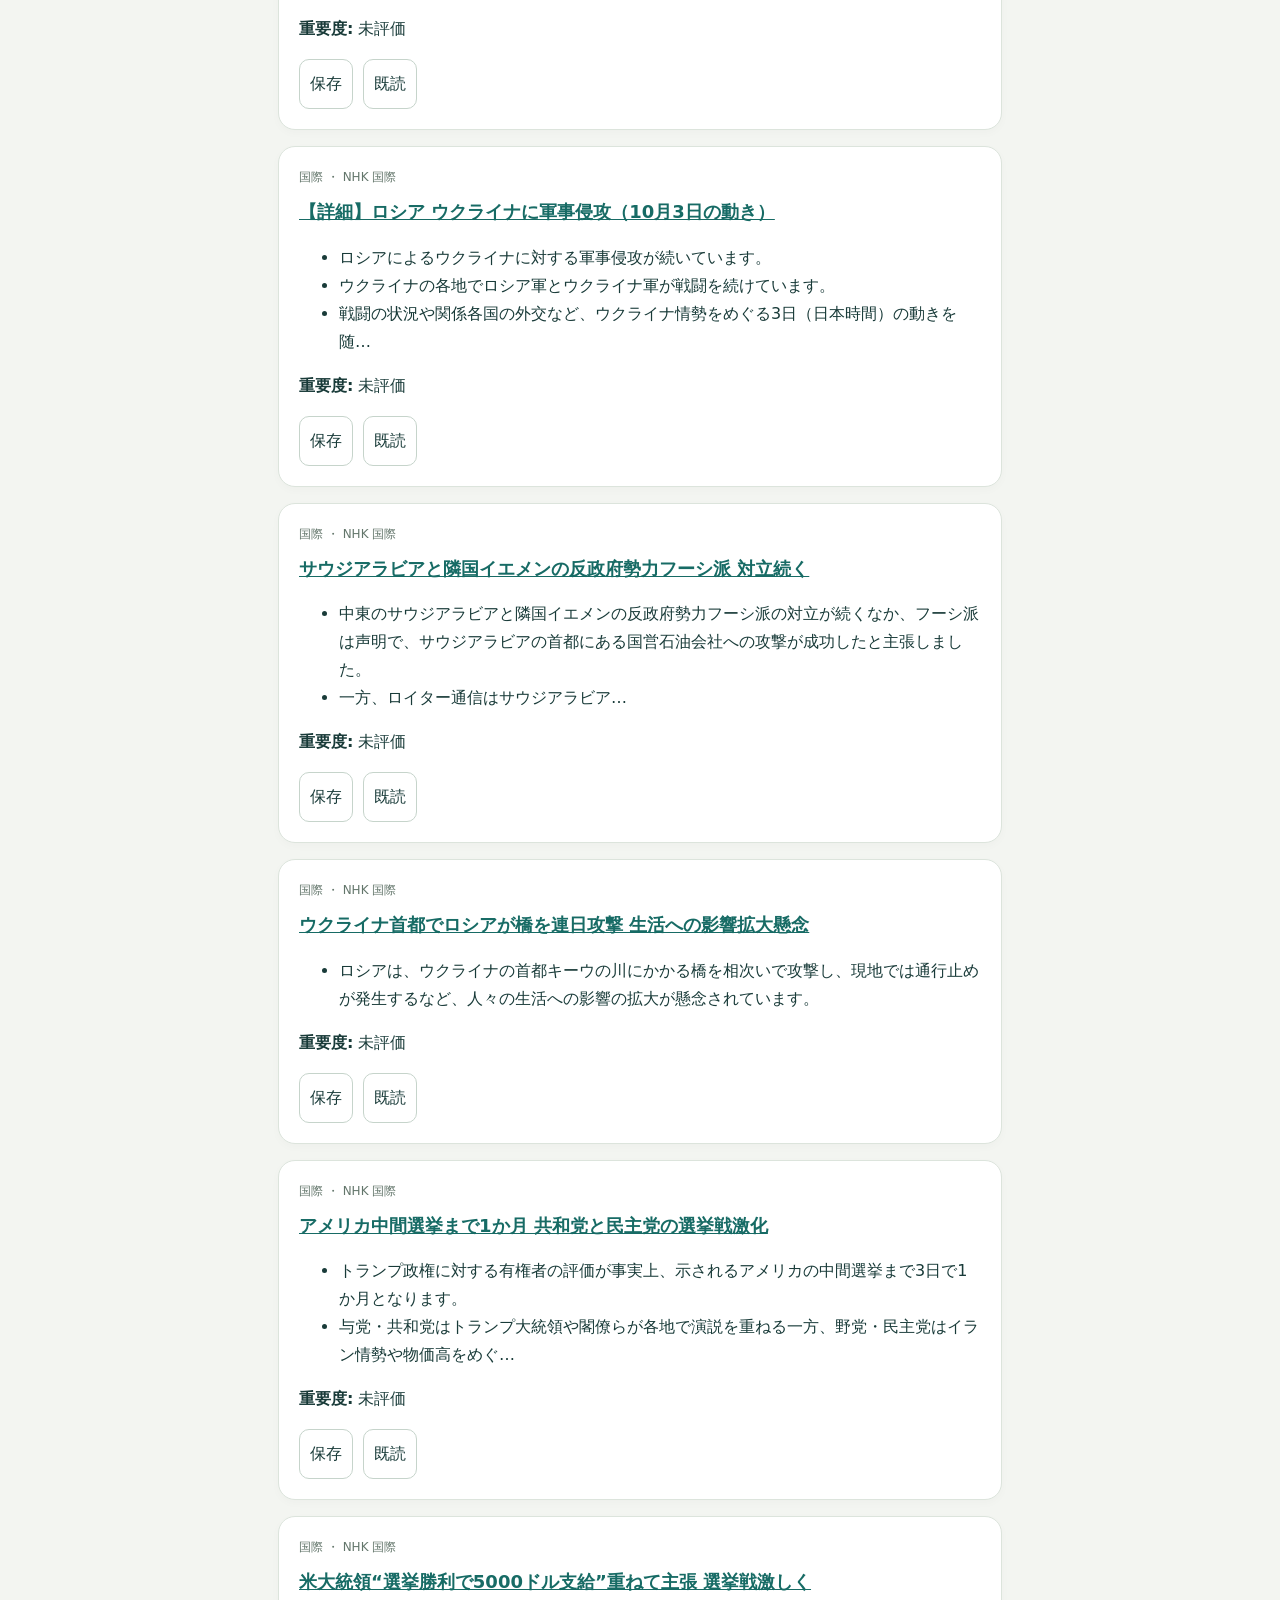
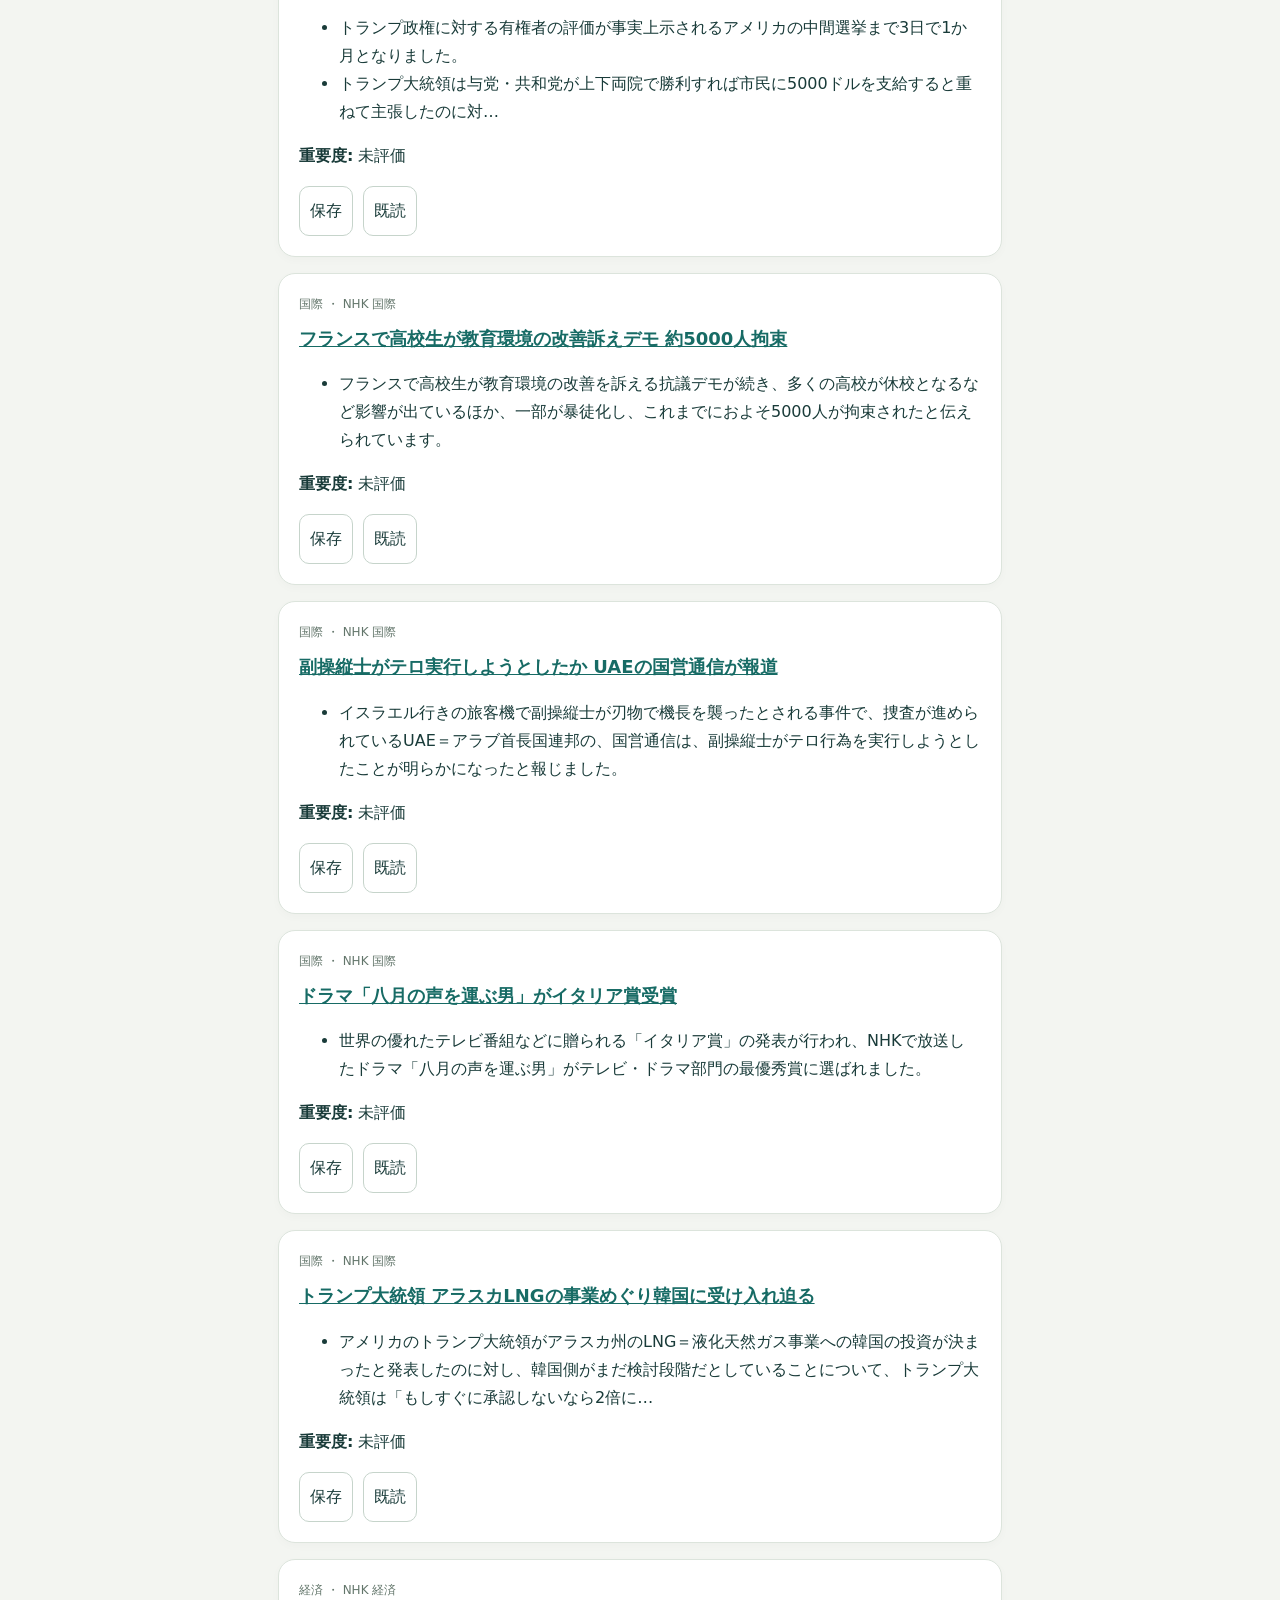
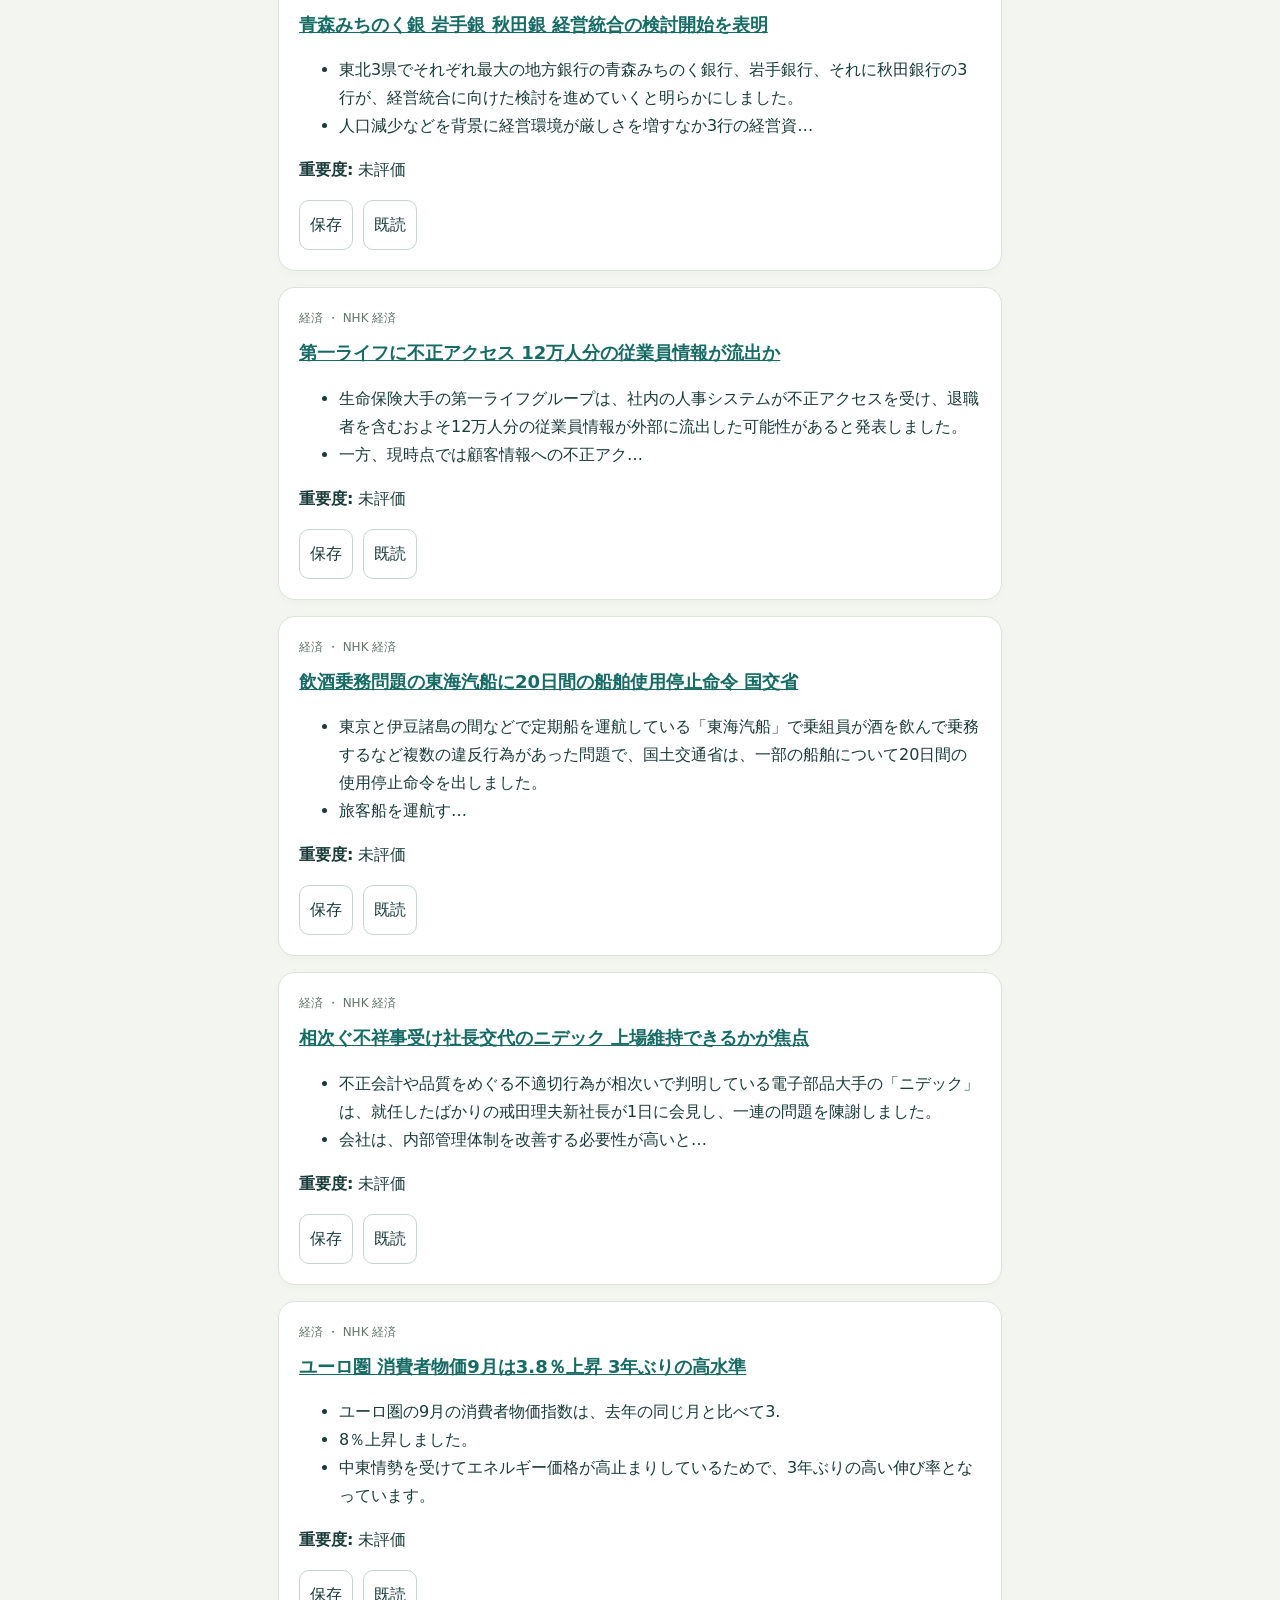
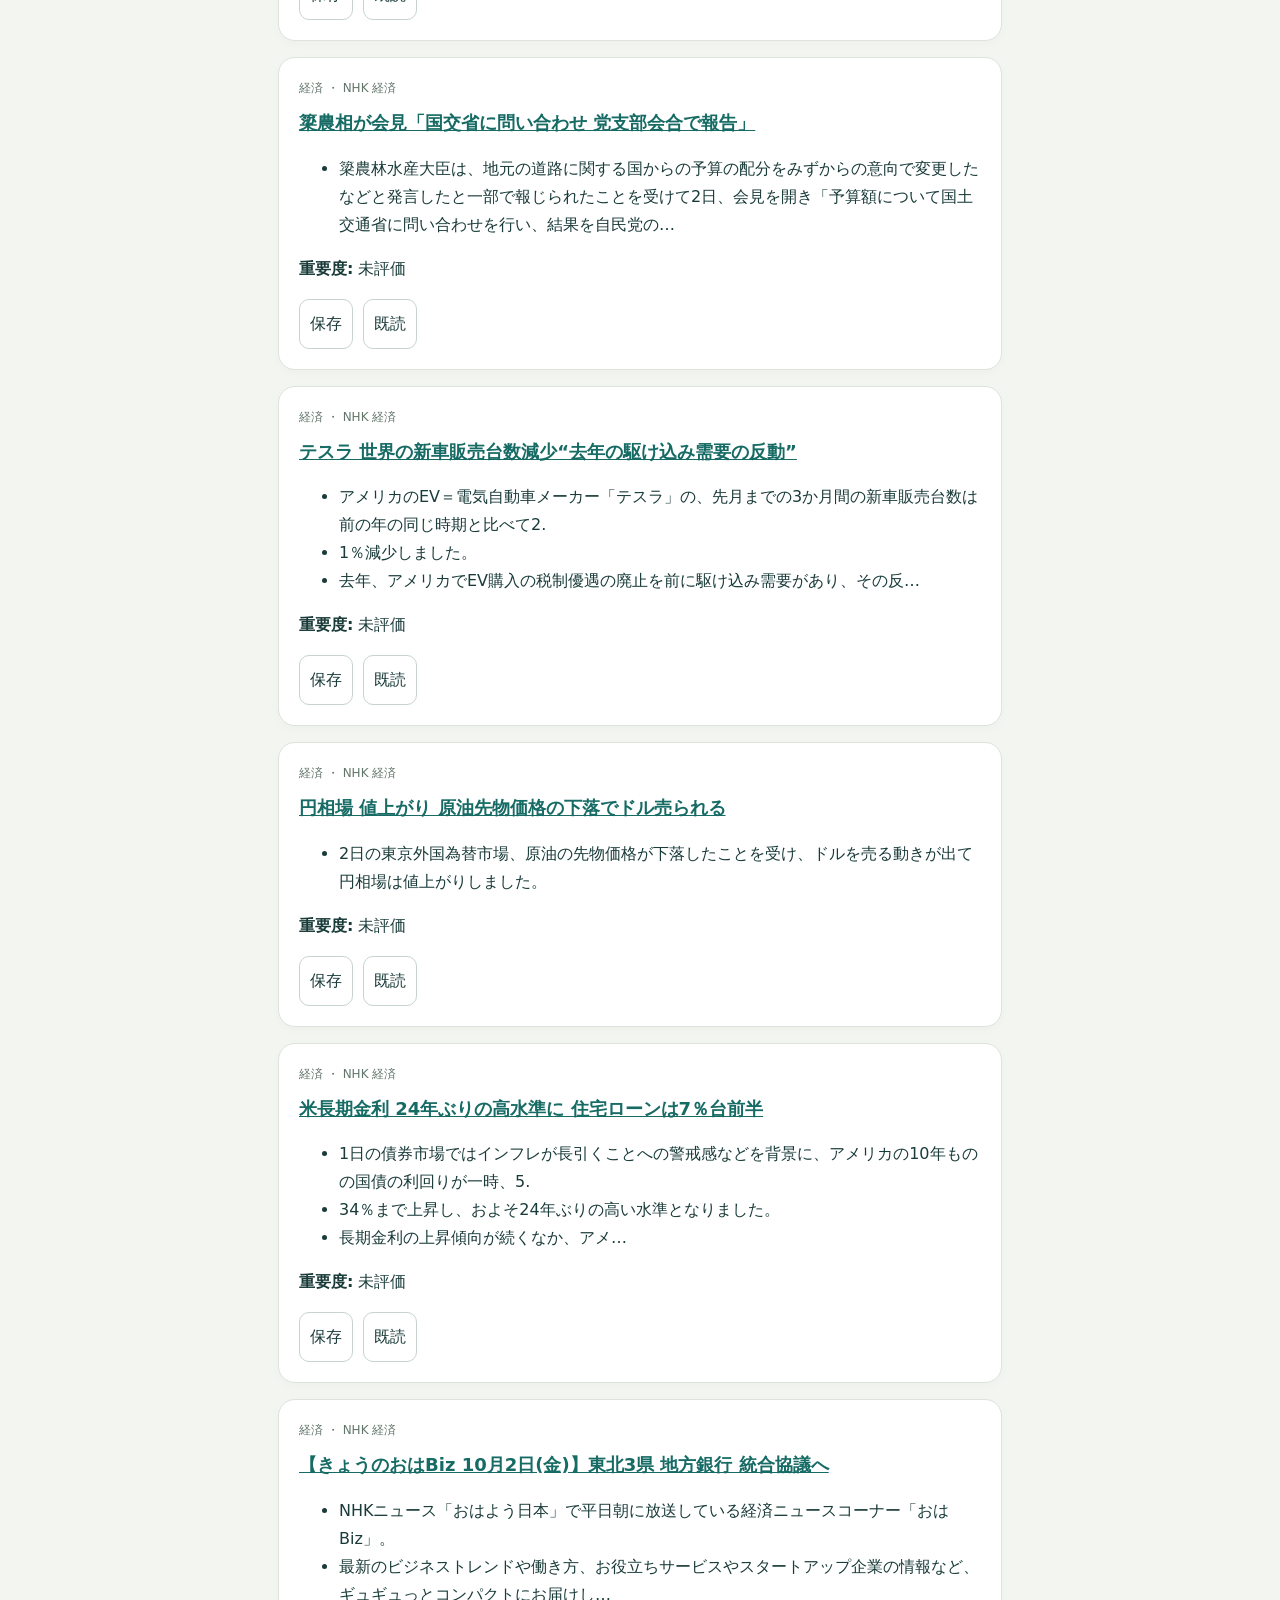
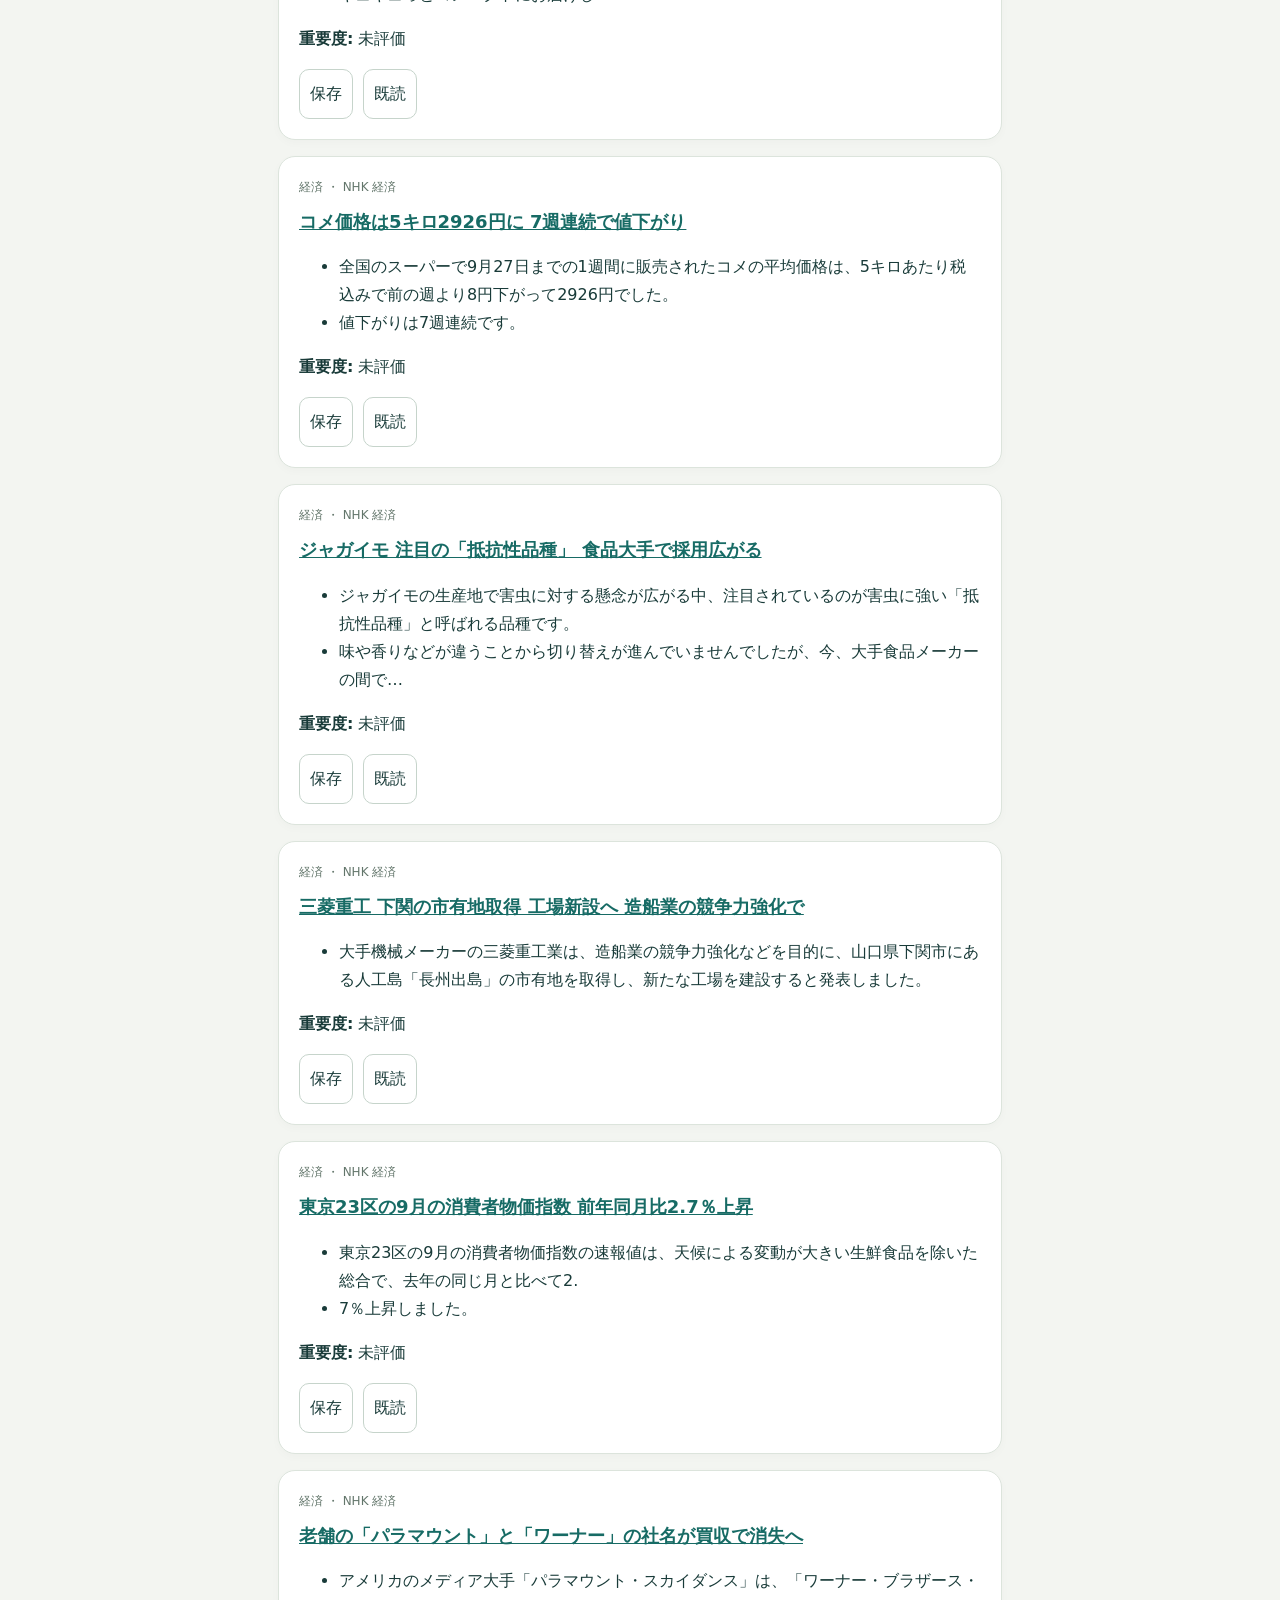
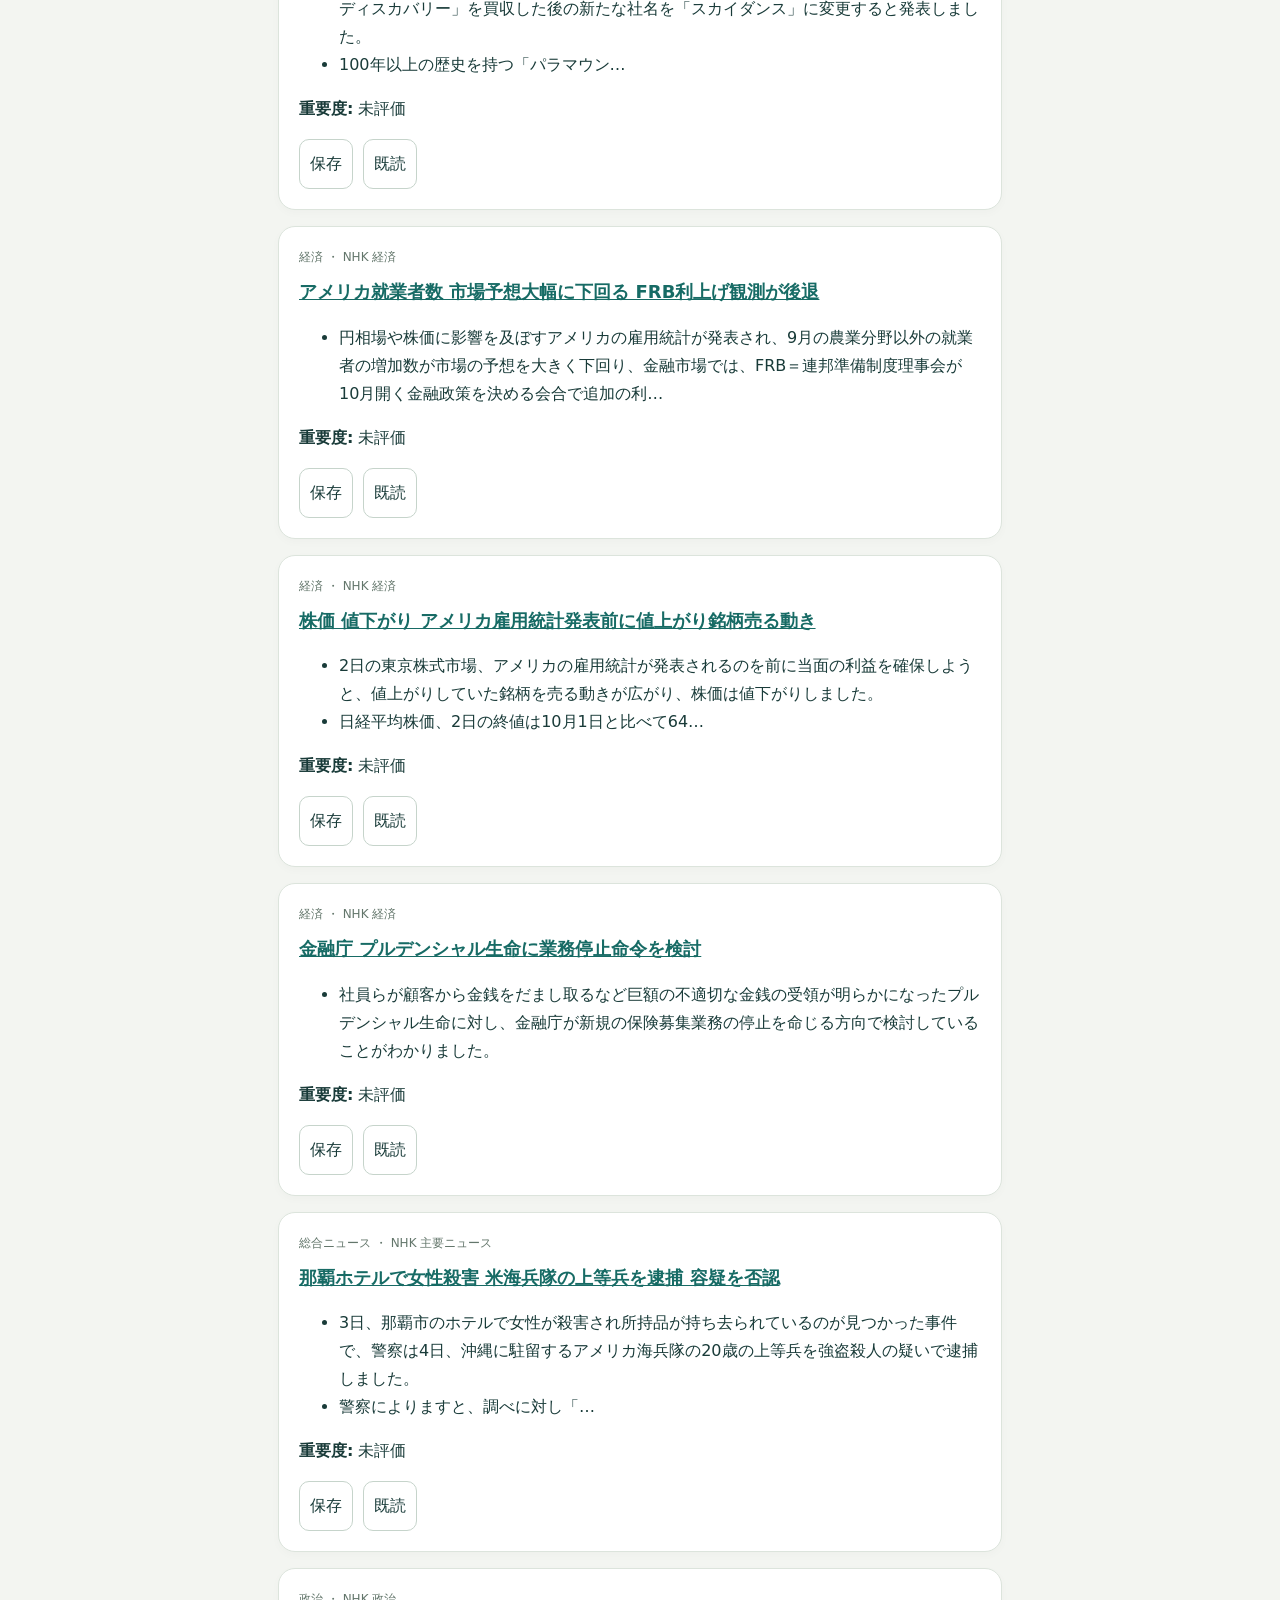
==== commit 062d8eb5: "Restore public category filters and safe update management" ====
--- a/public/index.html
+++ b/public/index.html
@@ -1,2 +1,2 @@
-﻿<!doctype html><html lang="ja"><head><meta charset="utf-8"><meta name="viewport" content="width=device-width,initial-scale=1"><meta name="theme-color" content="#173b39"><link rel="manifest" href="./manifest.webmanifest"><link rel="stylesheet" href="./style.css"><title>My Daily Brief</title></head><body><header><small>一日の動きを、静かに読む</small><h1>My Daily Brief</h1><p id="status"></p></header><main><p id="warning" role="status"></p><nav id="categories" aria-label="カテゴリ"></nav><div class="tools"><input id="search" type="search" placeholder="記事・情報源を検索" aria-label="検索"><select id="filter" aria-label="表示対象"><option value="all">履歴・すべて</option><option value="today">今日の新着</option><option value="saved">保存した記事</option><option value="unread">未読</option></select></div><p id="diff"></p><h2>今日の重要ニュース</h2><p class="muted">重要度が高い記事を優先。未評価の記事は新着順。</p><div id="articles"></div><details id="admin"><summary>更新管理</summary><form id="login"><label>管理パスワード<input id="password" type="password" autocomplete="current-password" required></label><button>ログイン</button></form><div id="controls" hidden><label>更新対象<select id="target"><option value="all">すべてのカテゴリ</option></select></label><button id="update">今すぐ更新</button><button id="logout">ログアウト</button></div><p id="message" role="status"></p><p>自動更新は毎日18時ごろ。手動更新はサーバーで実行します。</p><h3>更新履歴</h3><div id="runs"></div></details></main><footer>事実欄は出典の概要。AI分析は推測を含みます。原文で確認してください。</footer><script src="./app.js" defer></script></body></html>
+<!doctype html><html lang="ja"><head><meta charset="utf-8"><meta name="viewport" content="width=device-width,initial-scale=1"><meta name="theme-color" content="#173b39"><link rel="manifest" href="./manifest.webmanifest"><link rel="stylesheet" href="./style.css"><title>My Daily Brief</title></head><body><header><small>一日の動きを、静かに読む</small><h1>My Daily Brief</h1><p id="status"></p></header><main><p id="warning" role="status"></p><nav id="categories" aria-label="カテゴリ"></nav><div class="tools"><input id="search" type="search" placeholder="記事・情報源を検索" aria-label="検索"><select id="filter" aria-label="表示対象"><option value="all">履歴・すべて</option><option value="today">今日の新着</option><option value="saved">保存した記事</option><option value="unread">未読</option></select></div><p id="diff"></p><h2>今日の重要ニュース</h2><p class="muted">重要度が高い記事を優先。未評価の記事は新着順。</p><div id="articles"></div><details id="admin" open><summary>更新管理</summary><p id="published-at"></p><p>自動更新：毎日18:07 JST（実行が遅れる場合があります）。</p><div class="actions"><a class="update-link" href="https://github.com/nbkyagi-cmyk/my-daily-brief/actions/workflows/daily.yml" target="_blank" rel="noopener noreferrer">手動更新（GitHubで実行）</a><button id="reload" type="button">公開記事を再読み込み</button></div><p>手動更新はGitHubにログインし、「Run workflow」で main を選んで実行してください。リポジトリへの書き込み権限が必要です。すべてのカテゴリを更新します。</p><p>完了後に「公開記事を再読み込み」を押してください。保存・既読はこの端末のブラウザに保存されます。</p><p><a href="https://github.com/nbkyagi-cmyk/my-daily-brief/actions/workflows/daily.yml" target="_blank" rel="noopener noreferrer">更新履歴・実行結果をGitHubで確認</a></p></details></main><footer>事実欄は出典の概要。AI分析は推測を含みます。原文で確認してください。</footer><script src="./app.js" defer></script></body></html>
 
--- a/public/style.css
+++ b/public/style.css
@@ -1 +1,2 @@
 :root{font-family:system-ui,sans-serif;color:#193b39;background:#f3f5f1;line-height:1.75}*{box-sizing:border-box}body{margin:0}header,main,footer{max-width:760px;margin:auto;padding:24px 18px}header{border-bottom:1px solid #d4dfd7}h1{font-size:29px;margin:4px 0}h2{font-size:20px}h3{font-size:18px;margin:8px 0}small,.muted,footer{color:#60716a;font-size:13px}nav{display:flex;gap:8px;overflow:auto;padding:10px 0}button,select,input{font:inherit;border:1px solid #c6d4cb;border-radius:10px;padding:10px;background:white;color:#193b39}button{cursor:pointer;white-space:nowrap}button.active,#update{background:#193b39;color:white}button:disabled{opacity:.5}input{min-width:0;width:100%}.tools{display:flex;gap:8px;margin:16px 0}.card{background:white;border:1px solid #dce4dc;border-radius:17px;padding:20px;margin:16px 0;box-shadow:0 3px 10px #183b3906}.card.read{border-left:4px solid #aac1b1}.meta{font-size:12px;color:#63766b}.summary{padding-left:20px;font-size:15px}.analysis{background:#f2f5f7;padding:14px;border-radius:10px;margin-top:12px}.actions{display:flex;gap:10px;align-items:center;flex-wrap:wrap;margin-top:14px}a{color:#176b65}details{padding:16px;background:#fff;border-radius:12px;margin:18px 0}summary{cursor:pointer;font-weight:600}#warning:not(:empty){background:#fff0d5;padding:14px;border-radius:10px;color:#7b4c0b}#controls label{display:block}#runs p{border-bottom:1px solid #e5eae5;padding:8px 0;font-size:13px}label{display:block}#login button{margin-top:10px}@media(max-width:480px){.tools{flex-direction:column}.card{padding:16px}header,main{padding:18px 14px}}
+.update-link{display:inline-block;background:#193b39;color:white;text-decoration:none;border-radius:10px;padding:10px}button:focus-visible,a:focus-visible{outline:3px solid #176b65;outline-offset:3px}
